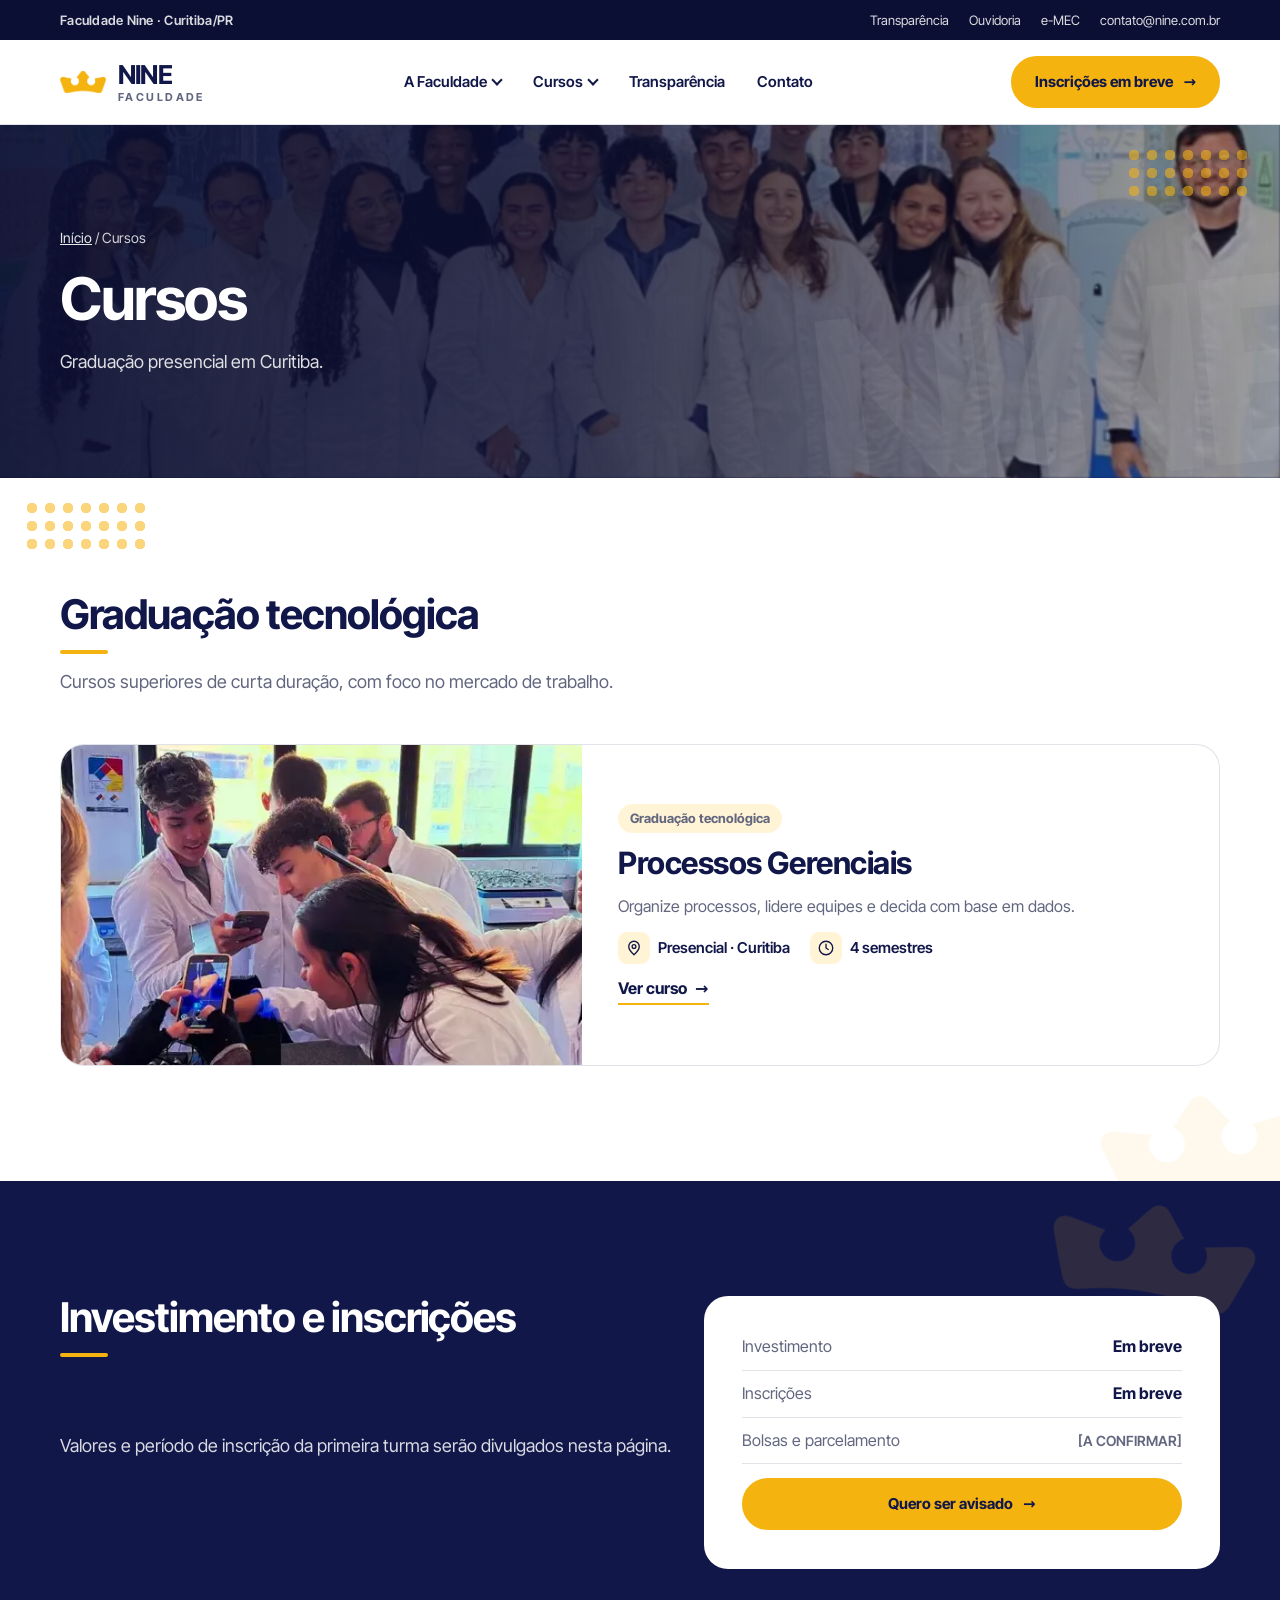
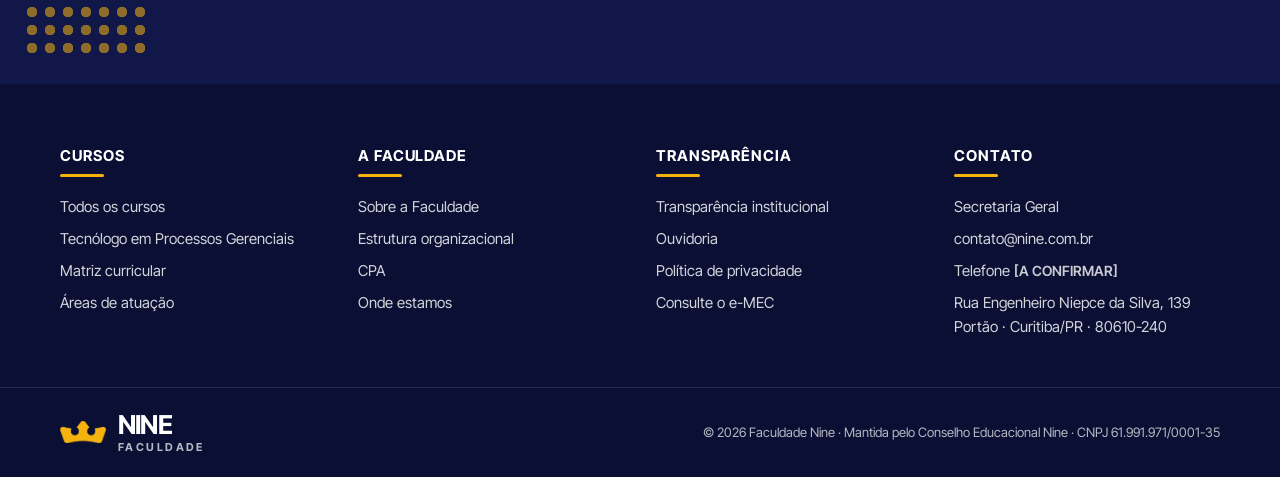
==== cursos/index.html @ dec840ec "Faculdade pensada para vários cursos: home com carrossel, /cursos/ e página do curso - Home mais lim" ====
<!doctype html>
<html lang="pt-BR">
<head>
  <meta charset="utf-8">
  <meta name="viewport" content="width=device-width, initial-scale=1">
  <title>Cursos | Faculdade Nine</title>
  <meta name="description" content="Cursos de graduação da Faculdade Nine, presenciais em Curitiba.">
  <meta property="og:type" content="website">
  <meta property="og:locale" content="pt_BR">
  <meta property="og:title" content="Cursos | Faculdade Nine">
  <meta property="og:description" content="Cursos de graduação da Faculdade Nine, presenciais em Curitiba.">
  <link rel="icon" type="image/png" href="/assets/logo/crown.png">
  <link rel="preload" as="font" type="font/woff2" href="/assets/fonts/inter-tight-latin.woff2" crossorigin>
  <script>document.documentElement.classList.add("js")</script>
  <style id="css">:root{--navy:#111749;--navy-90:#1C2257;--navy-deep:#0B0F33;--gold:#F5B310;--gold-soft:#FFF4D6;--paper:#FAFAF7;--paper-2:#F2F2EE;--white:#FFFFFF;--ink:#111749;--ink-muted:#62667F;--line:rgba(17,23,73,.12);--font:"Inter Tight",system-ui,-apple-system,"Segoe UI",sans-serif;--fs-display:clamp(2.75rem,7vw,6rem);--fs-h1:clamp(2.25rem,4.6vw,4rem);--fs-h2:clamp(1.75rem,3.2vw,2.75rem);--fs-h3:clamp(1.125rem,1.6vw,1.375rem);--fs-body:clamp(1rem,1.05vw,1.0625rem);--fs-label:.8125rem;--max:1240px;--margin:clamp(16px,4vw,40px);--r:16px;--r-lg:24px;--r-pill:999px;--space:clamp(64px,9vw,120px);--header-h:84px}@font-face{font-family:"Inter Tight";font-style:normal;font-weight:400 700;font-display:swap;src:url("/assets/fonts/inter-tight-latin.woff2") format("woff2")}*,*::before,*::after{box-sizing:border-box}*{margin:0}html{scroll-behavior:smooth;scroll-padding-top:calc(var(--header-h) + 16px);overflow-y:scroll;-webkit-text-size-adjust:100%}body{font-family:var(--font);font-size:var(--fs-body);line-height:1.6;color:var(--ink);background:var(--white);-webkit-font-smoothing:antialiased;overflow-x:clip}img,svg,iframe{display:block;max-width:100%}ul,ol{list-style:none;padding:0}a{color:inherit}button,input,select,textarea{font:inherit;color:inherit}h1,h2,h3,h4{font-weight:700;letter-spacing:-0.025em;line-height:1.05;text-wrap:balance}h1{font-size:var(--fs-h1)}h2{font-size:var(--fs-h2)}h3{font-size:var(--fs-h3);line-height:1.2;letter-spacing:-0.015em}p{text-wrap:pretty}[hidden]{display:none !important}:focus{outline:2px solid var(--navy);outline-offset:3px}.is-dark :focus,.footer :focus,.topbar :focus,.menu :focus{outline-color:var(--gold)}@media (prefers-reduced-motion:reduce){html{scroll-behavior:auto}*,*::before,*::after{transition-duration:.01ms !important}}.sr-only{position:absolute;width:1px;height:1px;padding:0;margin:-1px;overflow:hidden;clip-path:inset(50%);white-space:nowrap;border:0}.a11y-bar a{position:absolute;left:16px;top:-100px;z-index:100;background:var(--navy);color:#fff;padding:12px 16px;border-radius:8px}.a11y-bar a:focus{top:16px}.noscript{padding:12px 16px;background:var(--navy);color:#fff;text-align:center}.container{width:100%;max-width:var(--max);margin-inline:auto;padding-inline:var(--margin)}.section{position:relative;padding-block:var(--space);overflow-x:clip}.section--tint{background:var(--paper-2)}.is-dark{background:var(--navy);color:#fff}.is-dark .lead,.is-dark p{color:rgba(255,255,255,.84)}.is-dark a{color:var(--gold)}.lead{font-size:clamp(1.0625rem,1.4vw,1.25rem);line-height:1.55;color:var(--ink-muted)}.note{font-size:.9375rem;color:var(--ink-muted)}.tbc{font-size:.875rem;font-weight:600;color:var(--ink-muted)}.is-dark .tbc,.footer .tbc{color:rgba(255,255,255,.78)}.head{display:grid;gap:14px;max-width:760px;margin-bottom:clamp(28px,4vw,48px)}.head h2::after,.h-small::after{content:"";display:block;width:48px;height:4px;margin-top:14px;border-radius:2px;background:var(--gold)}.head--center h2::after{margin-inline:auto}.h-small{margin-bottom:8px;font-size:1.25rem}.disc__meta span + span::before{content:"·";margin-right:6px}.head--center{margin-inline:auto;text-align:center;justify-items:center}.crown{display:inline-block;aspect-ratio:214 / 101;background:url("/assets/logo/crown.png") center / contain no-repeat}.section>.container{position:relative;z-index:1}.dots{position:absolute;z-index:2;display:grid;grid-template-columns:repeat(7,12px);gap:6px;pointer-events:none}.dots i{width:12px;height:12px;border-radius:50%;background:var(--gold)}.btn{display:inline-flex;align-items:center;justify-content:center;gap:10px;min-height:48px;padding:12px 22px;border-radius:var(--r-pill);border:2px solid var(--navy);background:var(--navy);color:#fff;font-weight:700;font-size:.9375rem;text-decoration:none;cursor:pointer;transition:background-color .2s,color .2s,border-color .2s}.btn:hover{background:var(--navy-90);border-color:var(--navy-90)}.btn--gold{background:var(--gold);border-color:var(--gold);color:var(--navy)}.btn--gold:hover{background:#FFC22E;border-color:#FFC22E}.btn--outline{background:transparent;color:var(--navy)}.btn--outline:hover{background:var(--navy);color:#fff}.is-dark .btn--outline,.hero .btn--outline{border-color:#fff;color:#fff}.is-dark .btn--outline:hover,.hero .btn--outline:hover{background:#fff;color:var(--navy)}.is-dark .btn--gold{color:var(--navy)}.btn-row{display:flex;flex-wrap:wrap;gap:12px}.pill{display:inline-flex;align-items:center;min-height:40px;padding:8px 18px;border-radius:var(--r-pill);background:var(--navy);color:#fff;font-size:.875rem;font-weight:700;text-decoration:none;letter-spacing:.01em}.pill:hover{background:var(--navy-90)}.pills{display:flex;flex-wrap:wrap;gap:10px}.split--gold .pill{background:var(--navy);color:#fff}.split--navy .pill{background:var(--gold);color:var(--navy)}.split--navy .pill:hover{background:#FFC22E}.topbar{background:var(--navy-deep);color:rgba(255,255,255,.85);font-size:.8125rem}.topbar .container{display:flex;justify-content:space-between;align-items:center;gap:16px;min-height:40px}.topbar ul{display:flex;flex-wrap:wrap;gap:4px 20px}.topbar a{text-decoration:none;color:rgba(255,255,255,.85)}.topbar a:hover{color:var(--gold)}.topbar__place{font-weight:600;letter-spacing:.02em}.header{position:sticky;top:0;z-index:50;background:rgba(255,255,255,.96);border-bottom:1px solid var(--line)}.header .container{display:flex;align-items:center;justify-content:space-between;gap:24px;min-height:var(--header-h)}.brand{display:flex;align-items:center;gap:12px;text-decoration:none;color:var(--navy)}.brand .crown{width:46px}.brand__name{display:grid;line-height:1}.brand__name b{font-size:1.625rem;font-weight:700;letter-spacing:-0.03em}.brand__name small{margin-top:4px;font-size:.6875rem;font-weight:700;letter-spacing:.22em;text-transform:uppercase;color:var(--ink-muted)}.brand__sep{width:1px;height:36px;background:var(--line)}.mainnav>ul{display:flex;align-items:center;gap:4px}.mainnav a,.mainnav summary{display:flex;align-items:center;gap:6px;padding:10px 14px;border-radius:10px;font-size:.9375rem;font-weight:600;text-decoration:none;color:var(--navy);cursor:pointer;list-style:none}.mainnav summary::-webkit-details-marker{display:none}.mainnav a:hover,.mainnav summary:hover{background:var(--paper-2)}.mainnav a[aria-current="page"]{box-shadow:inset 0 -3px 0 var(--gold);border-radius:10px 10px 0 0}.mainnav summary::after{content:"";width:8px;height:8px;border-right:2px solid currentColor;border-bottom:2px solid currentColor;transform:translateY(-2px) rotate(45deg)}.dd{position:relative}.dd[open] summary::after{transform:translateY(2px) rotate(-135deg)}.dd__panel{position:absolute;top:calc(100% + 10px);left:0;z-index:60;min-width:300px;padding:10px;background:#fff;border:1px solid var(--line);border-radius:var(--r);box-shadow:0 18px 40px rgba(17,23,73,.14)}.dd__panel a{padding:10px 12px;font-weight:500}.header__cta{flex:none}.burger{display:none;width:48px;height:48px;border:0;border-radius:12px;background:var(--navy);cursor:pointer;place-content:center;gap:6px}.burger span[aria-hidden]{display:block;width:20px;height:2px;background:#fff;border-radius:2px}.menu{position:fixed;inset:0;z-index:70;overflow-y:auto;background:var(--navy);color:#fff;padding:88px var(--margin) 40px}.menu__close{position:absolute;top:18px;right:var(--margin);width:48px;height:48px;border-radius:12px;border:1px solid rgba(255,255,255,.3);background:none;color:#fff;font-size:1.75rem;cursor:pointer}.menu a{display:block;padding:10px 0;font-size:1.375rem;font-weight:700;text-decoration:none}.menu .menu__sub a{padding:6px 0 6px 16px;font-size:1.0625rem;font-weight:500;color:rgba(255,255,255,.85)}.menu .btn{margin-top:24px}@media (max-width:1100px){.mainnav,.header__cta{display:none}.burger{display:grid}.brand__sep,.topbar__place{display:none}}.hero{position:relative;overflow:hidden;background:var(--navy);color:#fff;isolation:isolate}.hero .container{display:grid;grid-template-columns:1.05fr .95fr;align-items:center;gap:clamp(24px,4vw,56px);min-height:clamp(520px,72vh,680px);padding-block:48px}.hero__text{display:grid;gap:22px;position:relative;z-index:2}.hero__title{font-size:var(--fs-display);line-height:.92;letter-spacing:-0.04em;text-transform:uppercase}.hero__title span{display:block;color:var(--gold)}.hero .lead{color:rgba(255,255,255,.86);max-width:46ch}.hero__media{position:relative;align-self:stretch}.hero__img{position:absolute;inset:0 0 0 0;border-radius:0 0 0 220px;overflow:hidden}.hero__img img{width:100%;height:100%;object-fit:cover}.hero__ring{position:absolute;right:-120px;top:-160px;width:420px;height:420px;border-radius:50%;border:48px solid rgba(245,179,16,.14);z-index:-1}@media (max-width:900px){.hero .container{grid-template-columns:1fr;min-height:0;padding-bottom:0}.hero__media{min-height:300px;margin-inline:calc(var(--margin) * -1)}.hero__img{border-radius:120px 0 0 0}}.carousel__track{display:grid}.slide{grid-area:1 / 1;opacity:0;visibility:hidden;transition:opacity .8s ease,visibility 0s .8s}.slide.is-active{opacity:1;visibility:visible;transition:opacity .8s ease}.carousel:not(.is-ready) .slide:not(.is-active){display:none}.slide:not(.is-active) .hero__img img,.slide:not(.is-active) .hero__text>*{animation:none}.carousel__ctrl{position:absolute;z-index:3;left:0;right:0;bottom:clamp(16px,3vw,32px);max-width:var(--max);margin-inline:auto;padding-inline:var(--margin);pointer-events:none}.carousel__ctrl>div{display:inline-flex;align-items:center;gap:4px;padding:4px;border-radius:var(--r-pill);background:rgba(11,15,51,.78);pointer-events:auto}html:not(.js) .carousel__ctrl{display:none}.carousel__btn{display:grid;place-items:center;width:40px;height:40px;border:0;border-radius:50%;background:transparent;color:#fff;font:inherit;font-size:1.625rem;line-height:1;cursor:pointer;transition:background-color .2s}.carousel__btn:hover{background:rgba(255,255,255,.16)}.carousel__play::before{content:"";width:12px;height:14px;border-inline:4px solid #fff;box-sizing:border-box}.carousel.is-stopped .carousel__play::before{width:0;height:0;border:0;border-block:8px solid transparent;border-left:13px solid #fff;margin-left:3px}.carousel__dot{position:relative;width:40px;height:40px;border:0;background:none;cursor:pointer}.carousel__dot::before,.carousel__dot::after{content:"";position:absolute;left:0;right:0;top:50%;height:4px;margin-top:-2px;border-radius:4px;background:rgba(255,255,255,.45)}.carousel__dot::after{background:var(--gold);transform:scaleX(0);transform-origin:left}.carousel__dot[aria-current]::after{transform:none}.js .carousel:not(.is-stopped) .carousel__dot[aria-current]::after{animation:slide-time 7s linear}.carousel:hover .carousel__dot::after,.carousel:focus-within .carousel__dot::after{animation-play-state:paused}@keyframes slide-time{from{transform:scaleX(0)}}@media (max-width:900px){.carousel .hero__media{min-height:320px}}.courses{display:grid;grid-template-columns:minmax(0,.8fr) minmax(0,1.4fr);gap:clamp(24px,5vw,72px);align-items:center}.courses__intro{display:grid;justify-items:start}.courses__list{display:grid;gap:20px}.course-card{position:relative;display:grid;grid-template-columns:minmax(0,.9fr) minmax(0,1.1fr);overflow:hidden;border-radius:var(--r-lg);background:#fff;border:1px solid var(--line);transition:transform .35s cubic-bezier(.2,.7,.2,1),box-shadow .35s}.course-card:hover{transform:translateY(-4px);box-shadow:0 18px 36px rgba(17,23,73,.12)}.course-card:focus-within{outline:3px solid var(--navy);outline-offset:3px}.course-card__photo{position:relative;min-height:260px;overflow:hidden}.course-card__photo img{position:absolute;inset:0;width:100%;height:100%;object-fit:cover;transition:transform 1.2s cubic-bezier(.2,.7,.2,1)}.course-card:hover .course-card__photo img{transform:scale(1.06)}.course-card__body{display:grid;align-content:center;gap:12px;padding:clamp(22px,3vw,36px)}.course-card__grau{justify-self:start;padding:4px 12px;border-radius:var(--r-pill);background:var(--gold-soft);font-size:.8125rem;font-weight:700;color:var(--navy)}.course-card h3{font-size:clamp(1.5rem,2.4vw,2rem)}.course-card h3 a{color:var(--navy);text-decoration:none}.course-card h3 a::after{content:"";position:absolute;inset:0}.course-card p{color:var(--ink-muted)}.course-card__meta{display:flex;flex-wrap:wrap;gap:8px 20px;font-size:.9375rem;font-weight:600;color:var(--navy)}.course-card__meta li{display:flex;align-items:center;gap:8px}.course-card__meta .icon{width:32px;height:32px;border-radius:9px}.course-card__meta .icon svg{width:18px;height:18px}.course-card__go{justify-self:start;display:inline-flex;gap:8px;padding-bottom:2px;border-bottom:2px solid var(--gold);font-weight:700;color:var(--navy)}.course-card__go::after{content:"→";transition:transform .25s}.course-card:hover .course-card__go::after{transform:translateX(4px)}.courses__list--page .course-card__photo{min-height:320px}@media (max-width:900px){.courses,.course-card{grid-template-columns:1fr}.course-card__photo{min-height:220px}}.statement{display:grid;grid-template-columns:1fr 1.6fr;gap:clamp(24px,5vw,72px);align-items:start}.statement h2{font-size:clamp(1.5rem,2.6vw,2.25rem);text-transform:uppercase;letter-spacing:-0.01em;line-height:1.1}.statement h2::after{content:"";display:block;width:56px;height:4px;margin-top:18px;border-radius:4px;background:var(--gold)}.statement .prose{display:grid;gap:14px;color:var(--ink-muted)}.statement .prose strong{color:var(--navy)}@media (max-width:800px){.statement{grid-template-columns:1fr}}.split{position:relative;display:grid;grid-template-columns:1fr 1fr;min-height:380px}.split__photo{position:relative;overflow:hidden}.split__photo img{position:absolute;inset:0;width:100%;height:100%;object-fit:cover}.split__photo .dots{right:24px;bottom:24px}.split__body{position:relative;display:grid;align-content:center;gap:22px;padding:clamp(40px,6vw,72px) clamp(24px,5vw,72px) clamp(40px,6vw,72px) clamp(96px,10vw,150px)}.split--navy .split__body{background:var(--navy);color:#fff}.split--gold .split__body{background:var(--gold);color:var(--navy)}.split--paper .split__body{background:var(--paper-2)}.split__body p{max-width:52ch}.split--navy .split__body p{color:rgba(255,255,255,.86)}.seal{position:absolute;left:0;top:50%;z-index:3;transform:translate(-50%,-50%);display:grid;place-items:center;width:clamp(150px,15vw,190px);aspect-ratio:1;padding:20px;border-radius:50%;background:var(--gold);color:var(--navy);text-align:center;box-shadow:0 0 0 10px #fff;isolation:isolate;font-size:clamp(1.125rem,1.7vw,1.5rem);font-weight:700;line-height:1;letter-spacing:-0.01em;text-transform:uppercase}.split .split__body .seal{color:var(--navy)}.split--gold .split__body .seal{background:var(--navy);color:#fff}.split--rev .split__photo{order:2}.split--rev .split__body{padding:clamp(40px,6vw,72px) clamp(96px,10vw,150px) clamp(40px,6vw,72px) clamp(24px,5vw,72px)}.split--rev .seal{left:auto;right:0;transform:translate(50%,-50%)}.split h2{font-size:clamp(1.5rem,2.4vw,2rem)}@media (max-width:900px){.split{grid-template-columns:1fr}.split__photo{min-height:260px}.split--rev .split__photo{order:0}.split__body,.split--rev .split__body{padding:96px var(--margin) 48px}.seal,.split--rev .seal{left:50%;right:auto;top:0;transform:translate(-50%,-50%);width:140px}}.grid{display:grid;gap:16px}.grid--2{grid-template-columns:repeat(2,minmax(0,1fr))}.grid--3{grid-template-columns:repeat(3,minmax(0,1fr))}.grid--4{grid-template-columns:repeat(4,minmax(0,1fr))}.card{position:relative;display:grid;align-content:start;gap:10px;padding:clamp(20px,2.4vw,28px);background:#fff;border:1px solid var(--line);border-radius:var(--r-lg)}.section--tint .card{border-color:transparent}.card h3{color:var(--navy)}.card p{color:var(--ink-muted);font-size:.9375rem}.tags{display:flex;flex-wrap:wrap;gap:6px;margin-top:4px}.tags li{padding:4px 10px;border-radius:var(--r-pill);background:var(--paper-2);font-size:.8125rem;font-weight:600;color:var(--navy)}@media (max-width:1000px){.grid--4{grid-template-columns:repeat(2,minmax(0,1fr))}.grid--3{grid-template-columns:repeat(2,minmax(0,1fr))}}@media (max-width:640px){.grid--2,.grid--3,.grid--4{grid-template-columns:1fr}}.soon{display:grid;grid-template-columns:1.2fr 1fr;gap:24px;align-items:stretch}.soon__box{display:grid;gap:14px;align-content:start;padding:clamp(24px,3vw,40px);border-radius:var(--r-lg);background:#fff;color:var(--navy)}@media (max-width:800px){.soon{grid-template-columns:1fr}}.place{display:grid;grid-template-columns:1fr 1.4fr;gap:24px;align-items:stretch}.place__info{display:grid;gap:14px;align-content:center}.place__info address{font-style:normal;font-size:1.125rem;font-weight:600;color:var(--navy)}.map{min-height:340px;border-radius:var(--r-lg);overflow:hidden;border:1px solid var(--line);background:var(--paper-2)}.map iframe{width:100%;height:100%;min-height:340px;border:0}@media (max-width:800px){.place{grid-template-columns:1fr}}.emec-band{display:grid;grid-template-columns:1fr 1fr}.emec-band>div{display:grid;gap:16px;justify-items:center;align-content:center;padding:clamp(40px,6vw,64px) var(--margin);text-align:center}.emec-band>div + div{background:var(--paper-2)}.emec-card{display:flex;align-items:center;gap:18px;padding:16px 20px;border:2px dashed var(--line);border-radius:var(--r);text-align:left}.emec-qr{flex:none;display:grid;place-items:center;width:84px;height:84px;border-radius:10px;background:#fff;border:1px solid var(--line);font-weight:700;color:var(--ink-muted)}@media (max-width:800px){.emec-band{grid-template-columns:1fr}}.page-hero{position:relative;overflow:hidden;background:var(--navy);color:#fff;isolation:isolate}.page-hero__bg{position:absolute;inset:0;z-index:-2}.page-hero__bg img{width:100%;height:100%;object-fit:cover}.page-hero::before{content:"";position:absolute;inset:0;z-index:-1;background:linear-gradient(90deg,rgba(11,15,51,.94) 0%,rgba(11,15,51,.82) 45%,rgba(11,15,51,.35) 100%)}.page-hero .container{display:grid;gap:18px;padding-block:clamp(56px,8vw,104px)}.crumbs{font-size:.875rem;color:rgba(255,255,255,.8)}.crumbs a{color:rgba(255,255,255,.9)}.page-hero h1{max-width:18ch}.page-hero .lead{max-width:58ch;color:rgba(255,255,255,.86)}.course-layout{display:grid;grid-template-columns:minmax(0,1fr) 340px;gap:clamp(24px,4vw,56px);align-items:start}.aside-box{position:sticky;top:calc(var(--header-h) + 24px);display:grid;gap:14px;padding:24px;border-radius:var(--r-lg);background:#fff;border:1px solid var(--line);box-shadow:0 20px 40px rgba(17,23,73,.08)}.aside-box h2{font-size:1.25rem}.aside-box dl{display:grid;gap:10px}.aside-box dl div{display:flex;justify-content:space-between;gap:12px;padding-bottom:10px;border-bottom:1px solid var(--line);font-size:.9375rem}.aside-box dt{color:var(--ink-muted)}.aside-box dd{margin:0;font-weight:700;text-align:right}@media (max-width:1000px){.course-layout{grid-template-columns:1fr}.aside-box{position:static}}.prose{display:grid;gap:16px;max-width:70ch}.prose h2{margin-top:8px}.quote{padding:20px 24px;border-left:4px solid var(--gold);border-radius:0 var(--r) var(--r) 0;background:var(--paper-2);color:var(--navy)}.quote cite{display:block;margin-top:10px;font-size:.875rem;font-style:normal;color:var(--ink-muted)}.disc{display:grid;grid-template-columns:repeat(2,minmax(0,1fr));gap:12px;padding:0 24px 24px}.disc li{display:grid;gap:8px;align-content:start;padding:18px;border-radius:var(--r);background:var(--paper-2)}.disc h3{font-size:1.0625rem}.disc__meta{display:flex;flex-wrap:wrap;gap:6px;font-size:.75rem;font-weight:700;letter-spacing:.04em;text-transform:uppercase;color:var(--ink-muted)}.disc__do{font-size:.9375rem;color:var(--navy)}.disc__do b{display:block;font-size:.75rem;letter-spacing:.08em;text-transform:uppercase;color:var(--ink-muted)}@media (max-width:700px){.disc{grid-template-columns:1fr;padding:0 16px 16px}}.steps{display:grid;grid-template-columns:repeat(4,minmax(0,1fr));gap:16px;counter-reset:s}.steps li{display:grid;gap:10px;align-content:start;padding:24px;border-radius:var(--r-lg);background:var(--navy-90);color:#fff}.steps b{display:grid;place-items:center;width:44px;height:44px;border-radius:50%;background:var(--gold);color:var(--navy);font-size:1.125rem}.steps h3{color:#fff}.steps p{color:rgba(255,255,255,.8);font-size:.9375rem}@media (max-width:1000px){.steps{grid-template-columns:repeat(2,minmax(0,1fr))}}@media (max-width:600px){.steps{grid-template-columns:1fr}}.facts{display:grid;grid-template-columns:repeat(2,minmax(0,1fr));gap:0 32px}.fact{padding:16px 0;border-top:1px solid var(--line)}.fact dt{font-size:var(--fs-label);font-weight:700;letter-spacing:.08em;text-transform:uppercase;color:var(--ink-muted)}.fact dd{margin:4px 0 0;font-weight:600;color:var(--navy)}.is-dark .fact{border-top-color:rgba(255,255,255,.16)}.is-dark .fact dt{color:var(--gold)}.is-dark .fact dd{color:#fff}@media (max-width:640px){.facts{grid-template-columns:1fr}}.faq{border-top:1px solid var(--line)}.faq details{border-bottom:1px solid var(--line);overflow:hidden}.faq summary{display:flex;justify-content:space-between;align-items:center;gap:20px;padding:20px 0;cursor:pointer;list-style:none;font-size:1.0625rem;font-weight:700;color:var(--navy)}.faq summary::-webkit-details-marker{display:none}.faq summary::after{content:"+";flex:none;display:grid;place-items:center;width:32px;height:32px;border-radius:50%;background:var(--gold);color:var(--navy);font-weight:600}.faq details[open] summary::after{content:"−";background:var(--navy);color:#fff}.faq details>div{padding:0 48px 20px 0;color:var(--ink-muted)}.docs{border-top:1px solid var(--line)}.doc{display:grid;grid-template-columns:minmax(0,1fr) auto 170px;gap:8px 24px;align-items:center;padding:18px 0;border-bottom:1px solid var(--line)}.doc h3{font-size:1.0625rem}.doc h3 a{color:var(--navy);text-decoration-color:var(--gold);text-decoration-thickness:2px;text-underline-offset:4px}.doc__main p{margin-top:2px;font-size:.9375rem;color:var(--ink-muted)}.doc__date{font-size:.875rem;color:var(--ink-muted);text-align:right}.status{justify-self:start;padding:6px 12px;border-radius:var(--r-pill);font-size:.8125rem;font-weight:700;white-space:nowrap}.status--publicado{background:var(--navy);color:#fff}.status--em-aprovacao{background:var(--gold-soft);color:#6B4E00}.status--a-publicar,.status--sem-registro{background:var(--paper-2);color:var(--ink-muted)}@media (max-width:760px){.doc{grid-template-columns:1fr}.doc__date{text-align:left}}.timeline{display:grid;grid-template-columns:repeat(4,minmax(0,1fr));gap:16px}.timeline li{padding:22px;border-radius:var(--r-lg);background:var(--navy-90)}.timeline b{display:block;margin-bottom:8px;font-size:1.125rem;color:var(--gold)}.timeline p{color:rgba(255,255,255,.82);font-size:.9375rem}@media (max-width:1000px){.timeline{grid-template-columns:repeat(2,minmax(0,1fr))}}@media (max-width:600px){.timeline{grid-template-columns:1fr}}.form{display:grid;gap:18px}.form fieldset{display:grid;grid-template-columns:1fr 1fr;gap:16px;min-width:0;margin:0;padding:0;border:0}.form legend{grid-column:1 / -1;padding-bottom:4px;font-size:var(--fs-label);font-weight:700;letter-spacing:.1em;text-transform:uppercase;color:var(--gold)}.field{display:grid;gap:6px;align-content:start}.field--full{grid-column:1 / -1}.field label{font-size:.9375rem;font-weight:600}.field .opt{font-weight:400;opacity:.75}.field input:not([type="checkbox"]),.field select,.field textarea{width:100%;min-height:50px;padding:12px 14px;border-radius:12px;border:1px solid rgba(255,255,255,.25);background:var(--navy-90);color:#fff}.form--light .field input:not([type="checkbox"]),.form--light .field select,.form--light .field textarea{border-color:var(--line);background:#fff;color:var(--navy)}.form--light legend{color:var(--navy)}.field select option{color:var(--navy);background:#fff}.field--check{display:flex;gap:12px;align-items:flex-start}.field--check input{width:22px;height:22px;margin-top:2px;flex:none;accent-color:var(--gold)}.field--hp{display:none}.form__status:not(:empty){padding:12px 16px;border-radius:12px;background:rgba(255,255,255,.1)}.form--light .form__status:not(:empty){background:var(--paper-2)}@media (max-width:640px){.form fieldset{grid-template-columns:1fr}}.footer{background:var(--navy-deep);color:rgba(255,255,255,.82);font-size:.9375rem}.footer__cols{display:grid;grid-template-columns:repeat(4,minmax(0,1fr));gap:32px;padding-block:64px 48px}.footer h2{margin-bottom:18px;font-size:.9375rem;text-transform:uppercase;letter-spacing:.06em;color:#fff}.footer h2::after{content:"";display:block;width:44px;height:3px;margin-top:10px;border-radius:3px;background:var(--gold)}.footer li + li{margin-top:8px}.footer a{color:rgba(255,255,255,.82);text-decoration:none}.footer a:hover{color:var(--gold);text-decoration:underline}.footer address{font-style:normal}.footer__bottom{border-top:1px solid rgba(255,255,255,.12)}.footer__bottom .container{display:flex;flex-wrap:wrap;justify-content:space-between;align-items:center;gap:16px;padding-block:24px;font-size:.8125rem;color:rgba(255,255,255,.7)}.footer .brand{color:#fff}.footer .brand__name small{color:rgba(255,255,255,.7)}@media (max-width:900px){.footer__cols{grid-template-columns:1fr 1fr}}@media (max-width:520px){.footer__cols{grid-template-columns:1fr}}.wm{position:absolute;z-index:0;pointer-events:none}.wm--crown{width:clamp(140px,16vw,220px);aspect-ratio:214 / 101;background:url("/assets/logo/crown.png") center / contain no-repeat;opacity:.08}.wm--nine::before{content:"NINE"}.wm--nine{font-size:clamp(7rem,20vw,17rem);font-weight:700;line-height:.78;letter-spacing:-0.05em;color:var(--navy);opacity:.04;white-space:nowrap}.wm--dots{width:126px;height:54px;background:radial-gradient(circle at 6px 6px,var(--gold) 5px,transparent 5.5px) 0 0 / 18px 18px;opacity:.55}.is-dark .wm--nine,.page-hero .wm--nine,.split--navy .wm--nine{color:#fff;opacity:.05}.split--gold .wm--nine{color:var(--navy);opacity:.06}.is-dark .wm--crown{opacity:.12}.p-tl{top:24px;left:2%;--rot:-10deg}.p-tr{top:24px;right:2%;--rot:10deg}.p-bl{bottom:24px;left:2%;--rot:8deg}.p-br{bottom:-12px;right:-2%;--rot:-6deg}.wm{transform:rotate(var(--rot,0deg))}.wm--dots{--rot:0deg}.wm--nine.p-tr{top:0;right:-4%}.wm--nine.p-br{bottom:-3%;right:-4%}.split__body>.wm{z-index:0}.split__body>:not(.wm){position:relative;z-index:1}.hero>.wm,.page-hero>.wm{z-index:0}.hero .container,.page-hero .container{position:relative;z-index:1}@media (max-width:760px){.wm--crown{width:110px}.wm--dots{width:90px;height:36px}}.plain{display:grid;gap:12px}.plain li{padding-left:18px;border-left:3px solid var(--gold)}.plain b{color:var(--navy)}.is-dark .plain b{color:#fff}.plain--cols{grid-template-columns:repeat(2,minmax(0,1fr));gap:18px 32px;margin-bottom:20px}@media (max-width:700px){.plain--cols{grid-template-columns:1fr}}.soon__box dl{display:grid;gap:10px}.soon__box dl div{display:flex;justify-content:space-between;gap:12px;padding-bottom:10px;border-bottom:1px solid var(--line)}.soon__box dt{color:var(--ink-muted)}.soon__box dd{margin:0;font-weight:700;text-align:right}.soon__box .tbc{color:var(--ink-muted)}:focus:not(:focus-visible){outline-color:transparent}.faq summary:focus-visible{outline-offset:-3px;border-radius:8px}.prose .head{margin-bottom:4px}.form-wrap{max-width:880px}.timeline + .note,.grid + .note{margin-top:20px}.icon{display:inline-grid;place-items:center;flex:none;width:48px;height:48px;border-radius:14px;background:var(--gold-soft);color:var(--navy)}.icon svg{width:26px;height:26px}.is-dark .icon,.split--navy .icon{background:rgba(245,179,16,.16);color:var(--gold)}.meta{display:flex;flex-wrap:wrap;gap:10px 28px;margin-top:4px;font-weight:600}.meta li{display:flex;align-items:center;gap:10px}.meta .icon{width:36px;height:36px;border-radius:10px;background:rgba(255,255,255,.12);color:var(--gold)}.meta .icon svg{width:20px;height:20px}.page-hero--course .container{padding-bottom:clamp(72px,9vw,120px)}@media (min-width:1001px){.aside-box--float{margin-top:calc(var(--space) * -1 - 120px)}}.tabs__list{display:flex;flex-wrap:wrap;gap:8px;margin-bottom:20px}.tabs__list [role="tab"]{min-height:44px;padding:10px 20px;border-radius:var(--r-pill);border:1px solid var(--line);background:#fff;font-weight:700;color:var(--navy);cursor:pointer;transition:background-color .25s,color .25s,border-color .25s,transform .25s}.tabs__list [role="tab"]:hover{border-color:var(--navy);transform:translateY(-1px)}.tabs__list [role="tab"][aria-selected="true"]{background:var(--navy);border-color:var(--navy);color:#fff}.tabs__panel{border-radius:var(--r-lg);background:#fff;border:1px solid var(--line);padding:24px}.tabs__panel + .tabs__panel{margin-top:16px}.js .tabs__panel + .tabs__panel{margin-top:0}.tabs__panel.is-active{animation:panel-in .45s cubic-bezier(.2,.7,.2,1)}@keyframes panel-in{from{opacity:0;transform:translateY(10px)}}.tabs__count{margin-bottom:14px;font-size:.875rem;font-weight:700;color:var(--ink-muted)}.tabs__panel .disc{padding:0}.tabs--v{display:grid;grid-template-columns:300px minmax(0,1fr);gap:20px;align-items:start}.tabs--v .tabs__list{flex-direction:column;flex-wrap:nowrap;margin:0}.tabs--v [role="tab"]{justify-content:flex-start;text-align:left;border-radius:12px;display:flex;align-items:center}.tabs--v [role="tab"]::after{content:"›";margin-left:auto;font-size:1.25rem;line-height:1}.tabs--v .tabs__panel{display:grid;gap:12px;align-content:start;min-height:100%;background:var(--paper-2);border:0;padding:clamp(24px,3vw,36px)}.tabs--v .tabs__panel h4{margin-top:6px;font-size:.8125rem;letter-spacing:.08em;text-transform:uppercase;color:var(--ink-muted)}.tabs--v .tabs__panel .tags li{background:#fff}@media (max-width:900px){.tabs--v{grid-template-columns:1fr}.tabs--v .tabs__list{flex-direction:row;flex-wrap:wrap}.tabs--v [role="tab"]::after{content:none}}.head-row{display:flex;flex-wrap:wrap;align-items:end;justify-content:space-between;gap:16px;margin-bottom:clamp(28px,4vw,48px)}.head-row .head{margin-bottom:0}.journey{position:relative;display:grid;grid-template-columns:repeat(4,minmax(0,1fr));gap:24px}.journey::before{content:"";position:absolute;top:24px;left:24px;right:24px;height:2px;background:rgba(255,255,255,.18)}.journey li{position:relative;display:grid;gap:10px;align-content:start}.journey .icon{width:48px;height:48px;border-radius:50%;background:var(--gold);color:var(--navy);box-shadow:0 0 0 8px var(--navy)}.journey h3{margin-top:8px;color:#fff}@media (max-width:800px){.journey{grid-template-columns:1fr}.journey::before{top:24px;bottom:24px;left:24px;right:auto;width:2px;height:auto}.journey li{grid-template-columns:48px 1fr;column-gap:16px}.journey li>:not(.icon){grid-column:2}.journey h3{margin-top:0}}.band-gold{background:var(--gold);color:var(--navy)}.band-gold .head h2::after{background:var(--navy)}.why{display:grid;grid-template-columns:1fr 2fr;gap:clamp(24px,4vw,56px);align-items:start}.why__grid{display:grid;grid-template-columns:repeat(2,minmax(0,1fr));gap:16px}.why__grid .card{border:0}.why__grid .icon{background:var(--navy);color:var(--gold)}@media (max-width:900px){.why{grid-template-columns:1fr}}@media (max-width:560px){.why__grid{grid-template-columns:1fr}}.stats{position:relative;overflow-x:clip;padding-block:clamp(40px,6vw,64px)}.stats__list{position:relative;z-index:1;display:grid;grid-template-columns:repeat(4,minmax(0,1fr));gap:16px}.stats__list li{display:grid;gap:4px;padding-left:18px;border-left:3px solid var(--navy)}.stats__list b{font-size:clamp(2.25rem,4.5vw,3.5rem);line-height:1;letter-spacing:-0.04em;font-variant-numeric:tabular-nums}.stats__list span{font-weight:600}@media (max-width:760px){.stats__list{grid-template-columns:1fr 1fr;row-gap:28px}}.table-wrap{overflow-x:auto;border-radius:var(--r-lg);border:1px solid var(--line)}.compare{width:100%;min-width:560px;border-collapse:collapse;background:#fff}.compare th,.compare td{padding:16px 20px;text-align:left;vertical-align:top;border-top:1px solid var(--line)}.compare thead th{border-top:0;background:var(--navy);color:#fff;font-size:.9375rem}.compare thead th:nth-child(2){background:var(--gold);color:var(--navy)}.compare tbody th{width:22%;color:var(--navy)}.compare td{color:var(--ink-muted)}.compare td:first-of-type{color:var(--navy);font-weight:600;background:var(--gold-soft)}.faq-band{display:grid;grid-template-columns:1fr 1.4fr;gap:clamp(24px,5vw,64px);align-items:start}.is-dark .faq,.is-dark .faq details{border-color:rgba(255,255,255,.16)}.is-dark .faq summary{color:#fff}.is-dark .faq details>div,.is-dark .faq details>div p{color:rgba(255,255,255,.82)}@media (max-width:900px){.faq-band{grid-template-columns:1fr}}.card--area{gap:12px}.places{display:grid;grid-template-columns:repeat(5,minmax(0,1fr));gap:16px;margin-bottom:20px}.places li{display:grid;gap:10px;align-content:start;padding:22px;border-radius:var(--r-lg);background:var(--navy-90)}.places h3{color:#fff}.places p{font-size:.9375rem}@media (max-width:1100px){.places{grid-template-columns:repeat(3,minmax(0,1fr))}}@media (max-width:700px){.places{grid-template-columns:1fr}}.js [data-reveal]:not(.is-in){opacity:0;transform:translateY(28px);animation:reveal-failsafe 0s 3s forwards}.js [data-reveal]{transition:opacity .7s cubic-bezier(.2,.7,.2,1),transform .7s cubic-bezier(.2,.7,.2,1)}.js .grid>[data-reveal]:nth-child(2),.js .why__grid>[data-reveal]:nth-child(2){transition-delay:.08s}.js .grid>[data-reveal]:nth-child(3),.js .why__grid>[data-reveal]:nth-child(3){transition-delay:.16s}.js .grid>[data-reveal]:nth-child(4),.js .why__grid>[data-reveal]:nth-child(4){transition-delay:.24s}@keyframes reveal-failsafe{to{opacity:1;transform:none}}.js .split__body:not(.is-in) .seal{transform:translate(-50%,-50%) scale(.6) rotate(-20deg)}.js .split--rev .split__body:not(.is-in) .seal{transform:translate(50%,-50%) scale(.6) rotate(20deg)}.seal{transition:transform .9s cubic-bezier(.3,1.4,.5,1) .15s}.split__photo img{transition:transform 1.2s cubic-bezier(.2,.7,.2,1)}.split:hover .split__photo img{transform:scale(1.05)}.hero__img img,.page-hero__bg img{animation:hero-zoom 1.6s cubic-bezier(.2,.7,.2,1) both}.hero__text>*,.page-hero .container>*{animation:hero-up .9s cubic-bezier(.2,.7,.2,1) both}.hero__text>:nth-child(2),.page-hero .container>:nth-child(2){animation-delay:.08s}.hero__text>:nth-child(3),.page-hero .container>:nth-child(3){animation-delay:.16s}.page-hero .container>:nth-child(4){animation-delay:.24s}@keyframes hero-zoom{from{transform:scale(1.08)}}@keyframes hero-up{from{transform:translateY(24px)}}.dots,.wm--dots{animation:float 7s ease-in-out infinite}.wm--crown{animation:float 9s ease-in-out infinite}@keyframes float{50%{transform:rotate(var(--rot,0deg)) translateY(-10px)}}.btn{transition:background-color .25s,color .25s,border-color .25s,transform .25s,box-shadow .25s}.btn:hover{transform:translateY(-2px);box-shadow:0 10px 22px rgba(17,23,73,.18)}.btn:active{transform:translateY(0);box-shadow:none}.btn::after{content:"→";display:inline-block;transition:transform .25s}.btn:hover::after{transform:translateX(4px)}.burger::after,.menu__close::after{content:none}.pill{transition:background-color .25s,transform .25s}.pill:hover{transform:translateY(-2px)}.card{transition:transform .35s cubic-bezier(.2,.7,.2,1),box-shadow .35s,border-color .35s}.card:hover{transform:translateY(-4px);box-shadow:0 18px 36px rgba(17,23,73,.12)}.disc li{transition:background-color .25s}.disc li:hover{background:var(--gold-soft)}.mainnav a,.mainnav summary{transition:background-color .2s,box-shadow .25s}.dd__panel{animation:panel-in .25s cubic-bezier(.2,.7,.2,1)}.header{transition:box-shadow .3s}.header.is-scrolled{box-shadow:0 8px 24px rgba(17,23,73,.08)}.footer a{transition:color .2s}@media (prefers-reduced-motion:reduce){.js [data-reveal]:not(.is-in){opacity:1;transform:none}.hero__img img,.page-hero__bg img,.hero__text>*,.page-hero .container>*,.dots,.wm--dots,.wm--crown,.tabs__panel.is-active,.dd__panel{animation:none}.btn:hover,.pill:hover,.card:hover{transform:none}}</style>
  <script type="application/ld+json">{"@context": "https://schema.org", "@type": "CollegeOrUniversity", "name": "Faculdade Nine", "url": "https://nineacademia.vercel.app/", "logo": "https://nineacademia.vercel.app/assets/logo/crown.png", "email": "contato@nine.com.br", "address": {"@type": "PostalAddress", "streetAddress": "Rua Engenheiro Niepce da Silva, 139", "addressLocality": "Curitiba", "addressRegion": "PR", "postalCode": "80610-240", "addressCountry": "BR"}, "geo": {"@type": "GeoCoordinates", "latitude": -25.4712556, "longitude": -49.2929375}, "parentOrganization": {"@type": "Organization", "name": "Conselho Educacional Nine", "taxID": "61.991.971/0001-35"}}</script>
  <script src="/base.js" defer></script>
</head>
<body>
  <nav class="a11y-bar" aria-label="Atalhos de acessibilidade">
    <ul>
      <li><a href="#conteudo" accesskey="1">Ir para o conteúdo [1]</a></li>
      <li><a href="#menu-principal" accesskey="2">Ir para o menu [2]</a></li>
      <li><a href="#rodape" accesskey="3">Ir para o rodapé [3]</a></li>
    </ul>
  </nav>
  <noscript><p class="noscript">Algumas funções dependem de JavaScript. Todo o conteúdo do site continua disponível sem ele.</p></noscript>

  <div class="topbar" role="region" aria-label="Acesso rápido">
    <div class="container">
      <p class="topbar__place">Faculdade Nine · Curitiba/PR</p>
      <nav aria-label="Links de acesso rápido">
        <ul>
          <li><a href="/transparencia.html">Transparência</a></li>
          <li><a href="/ouvidoria.html">Ouvidoria</a></li>
          <li><a href="/transparencia.html#emec">e-MEC</a></li>
          <li><a href="mailto:contato@nine.com.br">contato@nine.com.br</a></li>
        </ul>
      </nav>
    </div>
  </div>

  <header class="header">
    <div class="container">
      <a class="brand" href="/" aria-label="Faculdade Nine, página inicial"><span class="crown" aria-hidden="true"></span><span class="brand__name"><b>NINE</b><small>Faculdade</small></span></a>
      <nav class="mainnav" id="menu-principal" aria-label="Principal">
        <ul>
          <li>
            <details class="dd">
              <summary>A Faculdade</summary>
              <ul class="dd__panel">
                <li><a href="/a-faculdade.html">Sobre a Faculdade</a></li>
                <li><a href="/a-faculdade.html#estrutura">Estrutura organizacional</a></li>
                <li><a href="/a-faculdade.html#cpa">CPA · Comissão Própria de Avaliação</a></li>
                <li><a href="/a-faculdade.html#onde-estamos">Onde estamos</a></li>
                <li><a href="/transparencia.html">Transparência institucional</a></li>
                <li><a href="/ouvidoria.html">Ouvidoria</a></li>
                <li><a href="/privacidade.html">Privacidade e proteção de dados</a></li>
              </ul>
            </details>
          </li>
          <li>
            <details class="dd">
              <summary>Cursos</summary>
              <ul class="dd__panel">
                <li><a href="/cursos/" aria-current="page">Todos os cursos</a></li>
                <li><a href="/cursos/processos-gerenciais/">Processos Gerenciais</a></li>
              </ul>
            </details>
          </li>
          <li><a href="/transparencia.html">Transparência</a></li>
          <li><a href="/a-faculdade.html#onde-estamos">Contato</a></li>
        </ul>
      </nav>
      <a class="btn btn--gold header__cta" href="/cursos/processos-gerenciais/#investimento">Inscrições em breve</a>
      <button class="burger" type="button" aria-expanded="false" aria-controls="menu-mobile" data-menu-toggle>
        <span class="sr-only">Abrir menu</span><span aria-hidden="true"></span><span aria-hidden="true"></span>
      </button>
    </div>
  </header>

  <div class="menu" id="menu-mobile" hidden data-menu>
    <button class="menu__close" type="button" data-menu-toggle><span class="sr-only">Fechar menu</span>×</button>
    <nav aria-label="Menu mobile">
      <ul>
        <li><a href="/">Início</a></li>
        <li><a href="/a-faculdade.html">A Faculdade</a>
          <ul class="menu__sub">
            <li><a href="/a-faculdade.html">Sobre a Faculdade</a></li>
            <li><a href="/a-faculdade.html#estrutura">Estrutura organizacional</a></li>
            <li><a href="/a-faculdade.html#cpa">CPA · Comissão Própria de Avaliação</a></li>
            <li><a href="/a-faculdade.html#onde-estamos">Onde estamos</a></li>
            <li><a href="/transparencia.html">Transparência institucional</a></li>
            <li><a href="/ouvidoria.html">Ouvidoria</a></li>
            <li><a href="/privacidade.html">Privacidade e proteção de dados</a></li>
          </ul>
        </li>
        <li><a href="/cursos/">Cursos</a>
          <ul class="menu__sub">
            <li><a href="/cursos/">Todos os cursos</a></li>
            <li><a href="/cursos/processos-gerenciais/">Processos Gerenciais</a></li>
          </ul>
        </li>
        <li><a href="/transparencia.html">Transparência</a></li>
        <li><a href="/a-faculdade.html#onde-estamos">Contato</a></li>
      </ul>
      <a class="btn btn--gold" href="/cursos/processos-gerenciais/#investimento">Inscrições em breve</a>
    </nav>
  </div>

  <main id="conteudo">
    <section class="page-hero" aria-labelledby="t-lista-cursos">
      <div class="page-hero__bg"><img src="/assets/img/galeria/24.webp" srcset="/assets/img/galeria/24-320.webp 320w, /assets/img/galeria/24-600.webp 600w, /assets/img/galeria/24.webp 854w" sizes="100vw" width="854" height="623" alt="Turma da Faculdade Nine reunida" fetchpriority="high" decoding="async"></div>
      <span class="wm wm--nine p-br" aria-hidden="true"></span><span class="wm wm--dots p-tr" aria-hidden="true"></span>
      <div class="container">
        <nav class="crumbs" aria-label="Você está em"><a href="/">Início</a> / <span aria-current="page">Cursos</span></nav>
        <h1 id="t-lista-cursos">Cursos</h1>
        <p class="lead">Graduação presencial em Curitiba.</p>
      </div>
    </section>

    <section class="section" aria-labelledby="t-grad">
      <span class="wm wm--crown p-br" aria-hidden="true"></span><span class="wm wm--dots p-tl" aria-hidden="true"></span>
      <div class="container">
        <div class="head" data-reveal>
          <h2 id="t-grad">Graduação tecnológica</h2>
          <p class="lead">Cursos superiores de curta duração, com foco no mercado de trabalho.</p>
        </div>
        <ul class="courses__list courses__list--page">
          <li class="course-card">
            <div class="course-card__photo"><img src="/assets/img/galeria/25.webp" srcset="/assets/img/galeria/25-320.webp 320w, /assets/img/galeria/25-600.webp 600w, /assets/img/galeria/25.webp 818w" sizes="(min-width: 900px) 400px, 100vw" width="818" height="808" alt="Alunos trabalhando juntos em uma atividade prática" loading="lazy" decoding="async"></div>
            <div class="course-card__body">
              <p class="course-card__grau">Graduação tecnológica</p>
              <h3><a href="/cursos/processos-gerenciais/">Processos Gerenciais</a></h3>
              <p>Organize processos, lidere equipes e decida com base em dados.</p>
              <ul class="course-card__meta"><li><span class="icon" aria-hidden="true"><svg viewBox="0 0 24 24" fill="none" stroke="currentColor" stroke-width="1.8" stroke-linecap="round" stroke-linejoin="round"><path d="M12 21s-7-6.2-7-11a7 7 0 0 1 14 0c0 4.8-7 11-7 11zM12 12.5a2.5 2.5 0 1 0 0-5 2.5 2.5 0 0 0 0 5z"/></svg></span>Presencial · Curitiba</li><li><span class="icon" aria-hidden="true"><svg viewBox="0 0 24 24" fill="none" stroke="currentColor" stroke-width="1.8" stroke-linecap="round" stroke-linejoin="round"><path d="M12 3a9 9 0 1 0 0 18 9 9 0 0 0 0-18zM12 7v5l3 2"/></svg></span>4 semestres</li></ul>
              <span class="course-card__go" aria-hidden="true">Ver curso</span>
            </div>
          </li>
        </ul>
      </div>
    </section>

    <section class="section is-dark" id="investimento" aria-labelledby="t-investimento">
      <span class="wm wm--crown p-tr" aria-hidden="true"></span><span class="wm wm--dots p-bl" aria-hidden="true"></span>
      <div class="container soon">
        <div class="head" data-reveal>
          <h2 id="t-investimento">Investimento e inscrições</h2>
          <p class="lead">Valores e período de inscrição da primeira turma serão divulgados nesta página.</p>
        </div>
        <div class="soon__box" data-reveal>
          <dl>
            <div><dt>Investimento</dt><dd>Em breve</dd></div>
            <div><dt>Inscrições</dt><dd>Em breve</dd></div>
            <div><dt>Bolsas e parcelamento</dt><dd><span class="tbc">[A CONFIRMAR]</span></dd></div>
          </dl>
          <a class="btn btn--gold" href="mailto:contato@nine.com.br?subject=Quero%20ser%20avisado%20das%20inscri%C3%A7%C3%B5es">Quero ser avisado</a>
        </div>
      </div>
    </section>

  </main>

  <footer class="footer" id="rodape">
    <div class="container footer__cols">
      <div>
        <h2>Cursos</h2>
        <ul>
          <li><a href="/cursos/">Todos os cursos</a></li>
          <li><a href="/cursos/processos-gerenciais/">Tecnólogo em Processos Gerenciais</a></li>
          <li><a href="/cursos/processos-gerenciais/#matriz">Matriz curricular</a></li>
          <li><a href="/cursos/processos-gerenciais/areas-de-atuacao/">Áreas de atuação</a></li>
        </ul>
      </div>
      <div>
        <h2>A Faculdade</h2>
        <ul>
          <li><a href="/a-faculdade.html">Sobre a Faculdade</a></li>
          <li><a href="/a-faculdade.html#estrutura">Estrutura organizacional</a></li>
          <li><a href="/a-faculdade.html#cpa">CPA</a></li>
          <li><a href="/a-faculdade.html#onde-estamos">Onde estamos</a></li>
        </ul>
      </div>
      <div>
        <h2>Transparência</h2>
        <ul>
          <li><a href="/transparencia.html">Transparência institucional</a></li>
          <li><a href="/ouvidoria.html">Ouvidoria</a></li>
          <li><a href="/privacidade.html">Política de privacidade</a></li>
          <li><a href="https://emec.mec.gov.br/">Consulte o e-MEC</a></li>
        </ul>
      </div>
      <div>
        <h2>Contato</h2>
        <address>
          <ul>
            <li>Secretaria Geral</li>
            <li><a href="mailto:contato@nine.com.br">contato@nine.com.br</a></li>
            <li>Telefone <span class="tbc">[A CONFIRMAR]</span></li>
            <li>Rua Engenheiro Niepce da Silva, 139<br>Portão · Curitiba/PR · 80610-240</li>
          </ul>
        </address>
      </div>
    </div>
    <div class="footer__bottom">
      <div class="container">
        <a class="brand" href="/" aria-label="Faculdade Nine, página inicial"><span class="crown" aria-hidden="true"></span><span class="brand__name"><b>NINE</b><small>Faculdade</small></span></a>
        <p>© <span data-year></span> Faculdade Nine · Mantida pelo Conselho Educacional Nine · CNPJ 61.991.971/0001-35</p>
      </div>
    </div>
  </footer>
</body>
</html>
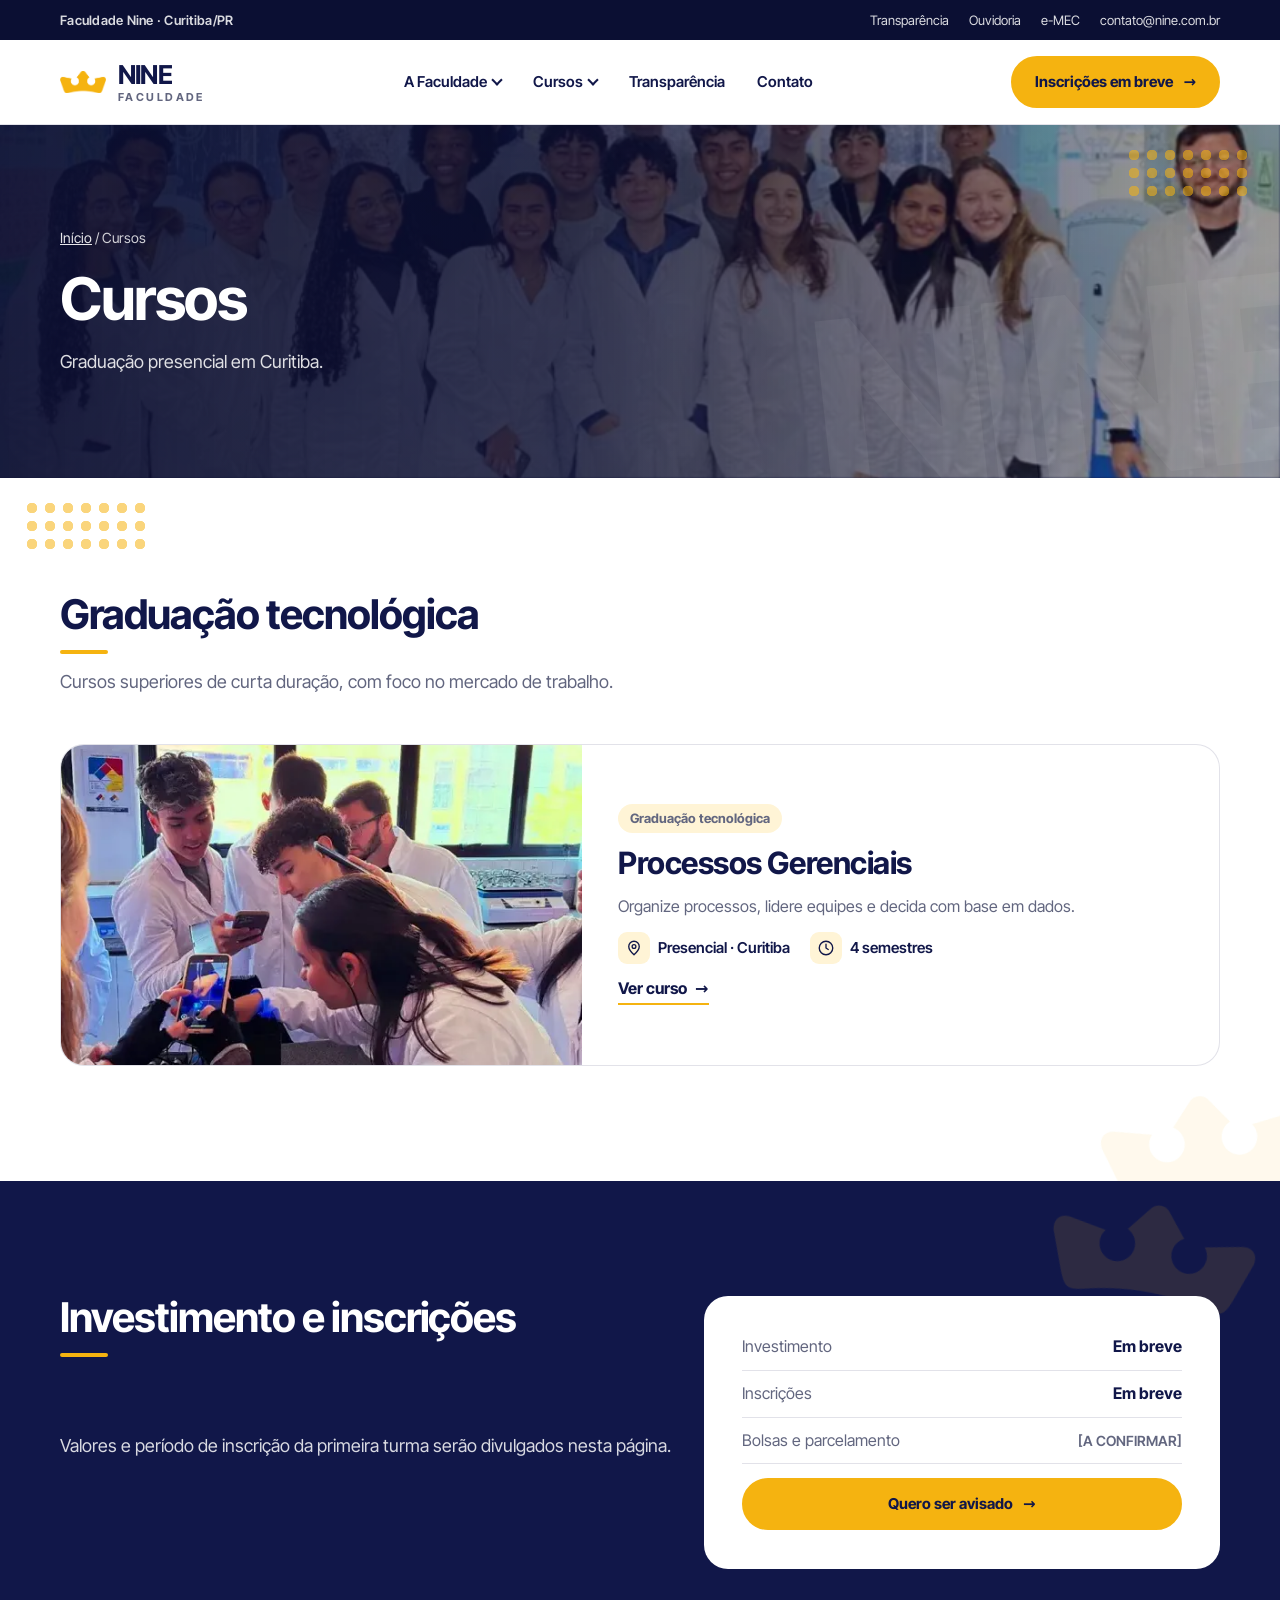
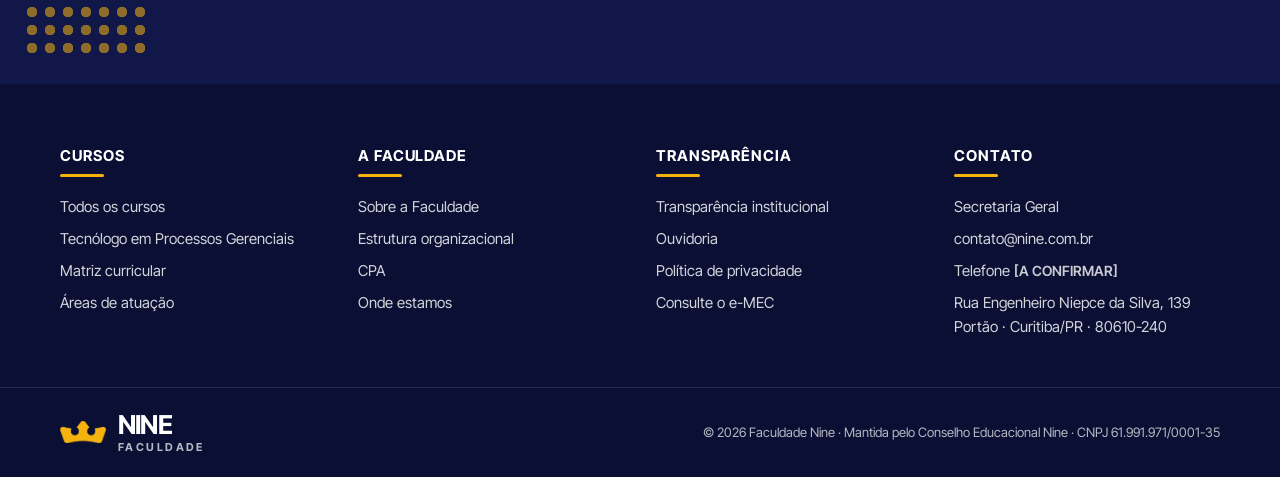
==== commit dc91d253: "Home: Faculdade Nine como primeiro destaque do carrossel - Ordem: Faculdade Nine, Processos Gerencia" ====
--- a/cursos/index.html
+++ b/cursos/index.html
@@ -12,7 +12,7 @@
   <link rel="icon" type="image/png" href="/assets/logo/crown.png">
   <link rel="preload" as="font" type="font/woff2" href="/assets/fonts/inter-tight-latin.woff2" crossorigin>
   <script>document.documentElement.classList.add("js")</script>
-  <style id="css">:root{--navy:#111749;--navy-90:#1C2257;--navy-deep:#0B0F33;--gold:#F5B310;--gold-soft:#FFF4D6;--paper:#FAFAF7;--paper-2:#F2F2EE;--white:#FFFFFF;--ink:#111749;--ink-muted:#62667F;--line:rgba(17,23,73,.12);--font:"Inter Tight",system-ui,-apple-system,"Segoe UI",sans-serif;--fs-display:clamp(2.75rem,7vw,6rem);--fs-h1:clamp(2.25rem,4.6vw,4rem);--fs-h2:clamp(1.75rem,3.2vw,2.75rem);--fs-h3:clamp(1.125rem,1.6vw,1.375rem);--fs-body:clamp(1rem,1.05vw,1.0625rem);--fs-label:.8125rem;--max:1240px;--margin:clamp(16px,4vw,40px);--r:16px;--r-lg:24px;--r-pill:999px;--space:clamp(64px,9vw,120px);--header-h:84px}@font-face{font-family:"Inter Tight";font-style:normal;font-weight:400 700;font-display:swap;src:url("/assets/fonts/inter-tight-latin.woff2") format("woff2")}*,*::before,*::after{box-sizing:border-box}*{margin:0}html{scroll-behavior:smooth;scroll-padding-top:calc(var(--header-h) + 16px);overflow-y:scroll;-webkit-text-size-adjust:100%}body{font-family:var(--font);font-size:var(--fs-body);line-height:1.6;color:var(--ink);background:var(--white);-webkit-font-smoothing:antialiased;overflow-x:clip}img,svg,iframe{display:block;max-width:100%}ul,ol{list-style:none;padding:0}a{color:inherit}button,input,select,textarea{font:inherit;color:inherit}h1,h2,h3,h4{font-weight:700;letter-spacing:-0.025em;line-height:1.05;text-wrap:balance}h1{font-size:var(--fs-h1)}h2{font-size:var(--fs-h2)}h3{font-size:var(--fs-h3);line-height:1.2;letter-spacing:-0.015em}p{text-wrap:pretty}[hidden]{display:none !important}:focus{outline:2px solid var(--navy);outline-offset:3px}.is-dark :focus,.footer :focus,.topbar :focus,.menu :focus{outline-color:var(--gold)}@media (prefers-reduced-motion:reduce){html{scroll-behavior:auto}*,*::before,*::after{transition-duration:.01ms !important}}.sr-only{position:absolute;width:1px;height:1px;padding:0;margin:-1px;overflow:hidden;clip-path:inset(50%);white-space:nowrap;border:0}.a11y-bar a{position:absolute;left:16px;top:-100px;z-index:100;background:var(--navy);color:#fff;padding:12px 16px;border-radius:8px}.a11y-bar a:focus{top:16px}.noscript{padding:12px 16px;background:var(--navy);color:#fff;text-align:center}.container{width:100%;max-width:var(--max);margin-inline:auto;padding-inline:var(--margin)}.section{position:relative;padding-block:var(--space);overflow-x:clip}.section--tint{background:var(--paper-2)}.is-dark{background:var(--navy);color:#fff}.is-dark .lead,.is-dark p{color:rgba(255,255,255,.84)}.is-dark a{color:var(--gold)}.lead{font-size:clamp(1.0625rem,1.4vw,1.25rem);line-height:1.55;color:var(--ink-muted)}.note{font-size:.9375rem;color:var(--ink-muted)}.tbc{font-size:.875rem;font-weight:600;color:var(--ink-muted)}.is-dark .tbc,.footer .tbc{color:rgba(255,255,255,.78)}.head{display:grid;gap:14px;max-width:760px;margin-bottom:clamp(28px,4vw,48px)}.head h2::after,.h-small::after{content:"";display:block;width:48px;height:4px;margin-top:14px;border-radius:2px;background:var(--gold)}.head--center h2::after{margin-inline:auto}.h-small{margin-bottom:8px;font-size:1.25rem}.disc__meta span + span::before{content:"·";margin-right:6px}.head--center{margin-inline:auto;text-align:center;justify-items:center}.crown{display:inline-block;aspect-ratio:214 / 101;background:url("/assets/logo/crown.png") center / contain no-repeat}.section>.container{position:relative;z-index:1}.dots{position:absolute;z-index:2;display:grid;grid-template-columns:repeat(7,12px);gap:6px;pointer-events:none}.dots i{width:12px;height:12px;border-radius:50%;background:var(--gold)}.btn{display:inline-flex;align-items:center;justify-content:center;gap:10px;min-height:48px;padding:12px 22px;border-radius:var(--r-pill);border:2px solid var(--navy);background:var(--navy);color:#fff;font-weight:700;font-size:.9375rem;text-decoration:none;cursor:pointer;transition:background-color .2s,color .2s,border-color .2s}.btn:hover{background:var(--navy-90);border-color:var(--navy-90)}.btn--gold{background:var(--gold);border-color:var(--gold);color:var(--navy)}.btn--gold:hover{background:#FFC22E;border-color:#FFC22E}.btn--outline{background:transparent;color:var(--navy)}.btn--outline:hover{background:var(--navy);color:#fff}.is-dark .btn--outline,.hero .btn--outline{border-color:#fff;color:#fff}.is-dark .btn--outline:hover,.hero .btn--outline:hover{background:#fff;color:var(--navy)}.is-dark .btn--gold{color:var(--navy)}.btn-row{display:flex;flex-wrap:wrap;gap:12px}.pill{display:inline-flex;align-items:center;min-height:40px;padding:8px 18px;border-radius:var(--r-pill);background:var(--navy);color:#fff;font-size:.875rem;font-weight:700;text-decoration:none;letter-spacing:.01em}.pill:hover{background:var(--navy-90)}.pills{display:flex;flex-wrap:wrap;gap:10px}.split--gold .pill{background:var(--navy);color:#fff}.split--navy .pill{background:var(--gold);color:var(--navy)}.split--navy .pill:hover{background:#FFC22E}.topbar{background:var(--navy-deep);color:rgba(255,255,255,.85);font-size:.8125rem}.topbar .container{display:flex;justify-content:space-between;align-items:center;gap:16px;min-height:40px}.topbar ul{display:flex;flex-wrap:wrap;gap:4px 20px}.topbar a{text-decoration:none;color:rgba(255,255,255,.85)}.topbar a:hover{color:var(--gold)}.topbar__place{font-weight:600;letter-spacing:.02em}.header{position:sticky;top:0;z-index:50;background:rgba(255,255,255,.96);border-bottom:1px solid var(--line)}.header .container{display:flex;align-items:center;justify-content:space-between;gap:24px;min-height:var(--header-h)}.brand{display:flex;align-items:center;gap:12px;text-decoration:none;color:var(--navy)}.brand .crown{width:46px}.brand__name{display:grid;line-height:1}.brand__name b{font-size:1.625rem;font-weight:700;letter-spacing:-0.03em}.brand__name small{margin-top:4px;font-size:.6875rem;font-weight:700;letter-spacing:.22em;text-transform:uppercase;color:var(--ink-muted)}.brand__sep{width:1px;height:36px;background:var(--line)}.mainnav>ul{display:flex;align-items:center;gap:4px}.mainnav a,.mainnav summary{display:flex;align-items:center;gap:6px;padding:10px 14px;border-radius:10px;font-size:.9375rem;font-weight:600;text-decoration:none;color:var(--navy);cursor:pointer;list-style:none}.mainnav summary::-webkit-details-marker{display:none}.mainnav a:hover,.mainnav summary:hover{background:var(--paper-2)}.mainnav a[aria-current="page"]{box-shadow:inset 0 -3px 0 var(--gold);border-radius:10px 10px 0 0}.mainnav summary::after{content:"";width:8px;height:8px;border-right:2px solid currentColor;border-bottom:2px solid currentColor;transform:translateY(-2px) rotate(45deg)}.dd{position:relative}.dd[open] summary::after{transform:translateY(2px) rotate(-135deg)}.dd__panel{position:absolute;top:calc(100% + 10px);left:0;z-index:60;min-width:300px;padding:10px;background:#fff;border:1px solid var(--line);border-radius:var(--r);box-shadow:0 18px 40px rgba(17,23,73,.14)}.dd__panel a{padding:10px 12px;font-weight:500}.header__cta{flex:none}.burger{display:none;width:48px;height:48px;border:0;border-radius:12px;background:var(--navy);cursor:pointer;place-content:center;gap:6px}.burger span[aria-hidden]{display:block;width:20px;height:2px;background:#fff;border-radius:2px}.menu{position:fixed;inset:0;z-index:70;overflow-y:auto;background:var(--navy);color:#fff;padding:88px var(--margin) 40px}.menu__close{position:absolute;top:18px;right:var(--margin);width:48px;height:48px;border-radius:12px;border:1px solid rgba(255,255,255,.3);background:none;color:#fff;font-size:1.75rem;cursor:pointer}.menu a{display:block;padding:10px 0;font-size:1.375rem;font-weight:700;text-decoration:none}.menu .menu__sub a{padding:6px 0 6px 16px;font-size:1.0625rem;font-weight:500;color:rgba(255,255,255,.85)}.menu .btn{margin-top:24px}@media (max-width:1100px){.mainnav,.header__cta{display:none}.burger{display:grid}.brand__sep,.topbar__place{display:none}}.hero{position:relative;overflow:hidden;background:var(--navy);color:#fff;isolation:isolate}.hero .container{display:grid;grid-template-columns:1.05fr .95fr;align-items:center;gap:clamp(24px,4vw,56px);min-height:clamp(520px,72vh,680px);padding-block:48px}.hero__text{display:grid;gap:22px;position:relative;z-index:2}.hero__title{font-size:var(--fs-display);line-height:.92;letter-spacing:-0.04em;text-transform:uppercase}.hero__title span{display:block;color:var(--gold)}.hero .lead{color:rgba(255,255,255,.86);max-width:46ch}.hero__media{position:relative;align-self:stretch}.hero__img{position:absolute;inset:0 0 0 0;border-radius:0 0 0 220px;overflow:hidden}.hero__img img{width:100%;height:100%;object-fit:cover}.hero__ring{position:absolute;right:-120px;top:-160px;width:420px;height:420px;border-radius:50%;border:48px solid rgba(245,179,16,.14);z-index:-1}@media (max-width:900px){.hero .container{grid-template-columns:1fr;min-height:0;padding-bottom:0}.hero__media{min-height:300px;margin-inline:calc(var(--margin) * -1)}.hero__img{border-radius:120px 0 0 0}}.carousel__track{display:grid}.slide{grid-area:1 / 1;opacity:0;visibility:hidden;transition:opacity .8s ease,visibility 0s .8s}.slide.is-active{opacity:1;visibility:visible;transition:opacity .8s ease}.carousel:not(.is-ready) .slide:not(.is-active){display:none}.slide:not(.is-active) .hero__img img,.slide:not(.is-active) .hero__text>*{animation:none}.carousel__ctrl{position:absolute;z-index:3;left:0;right:0;bottom:clamp(16px,3vw,32px);max-width:var(--max);margin-inline:auto;padding-inline:var(--margin);pointer-events:none}.carousel__ctrl>div{display:inline-flex;align-items:center;gap:4px;padding:4px;border-radius:var(--r-pill);background:rgba(11,15,51,.78);pointer-events:auto}html:not(.js) .carousel__ctrl{display:none}.carousel__btn{display:grid;place-items:center;width:40px;height:40px;border:0;border-radius:50%;background:transparent;color:#fff;font:inherit;font-size:1.625rem;line-height:1;cursor:pointer;transition:background-color .2s}.carousel__btn:hover{background:rgba(255,255,255,.16)}.carousel__play::before{content:"";width:12px;height:14px;border-inline:4px solid #fff;box-sizing:border-box}.carousel.is-stopped .carousel__play::before{width:0;height:0;border:0;border-block:8px solid transparent;border-left:13px solid #fff;margin-left:3px}.carousel__dot{position:relative;width:40px;height:40px;border:0;background:none;cursor:pointer}.carousel__dot::before,.carousel__dot::after{content:"";position:absolute;left:0;right:0;top:50%;height:4px;margin-top:-2px;border-radius:4px;background:rgba(255,255,255,.45)}.carousel__dot::after{background:var(--gold);transform:scaleX(0);transform-origin:left}.carousel__dot[aria-current]::after{transform:none}.js .carousel:not(.is-stopped) .carousel__dot[aria-current]::after{animation:slide-time 7s linear}.carousel:hover .carousel__dot::after,.carousel:focus-within .carousel__dot::after{animation-play-state:paused}@keyframes slide-time{from{transform:scaleX(0)}}@media (max-width:900px){.carousel .hero__media{min-height:320px}}.courses{display:grid;grid-template-columns:minmax(0,.8fr) minmax(0,1.4fr);gap:clamp(24px,5vw,72px);align-items:center}.courses__intro{display:grid;justify-items:start}.courses__list{display:grid;gap:20px}.course-card{position:relative;display:grid;grid-template-columns:minmax(0,.9fr) minmax(0,1.1fr);overflow:hidden;border-radius:var(--r-lg);background:#fff;border:1px solid var(--line);transition:transform .35s cubic-bezier(.2,.7,.2,1),box-shadow .35s}.course-card:hover{transform:translateY(-4px);box-shadow:0 18px 36px rgba(17,23,73,.12)}.course-card:focus-within{outline:3px solid var(--navy);outline-offset:3px}.course-card__photo{position:relative;min-height:260px;overflow:hidden}.course-card__photo img{position:absolute;inset:0;width:100%;height:100%;object-fit:cover;transition:transform 1.2s cubic-bezier(.2,.7,.2,1)}.course-card:hover .course-card__photo img{transform:scale(1.06)}.course-card__body{display:grid;align-content:center;gap:12px;padding:clamp(22px,3vw,36px)}.course-card__grau{justify-self:start;padding:4px 12px;border-radius:var(--r-pill);background:var(--gold-soft);font-size:.8125rem;font-weight:700;color:var(--navy)}.course-card h3{font-size:clamp(1.5rem,2.4vw,2rem)}.course-card h3 a{color:var(--navy);text-decoration:none}.course-card h3 a::after{content:"";position:absolute;inset:0}.course-card p{color:var(--ink-muted)}.course-card__meta{display:flex;flex-wrap:wrap;gap:8px 20px;font-size:.9375rem;font-weight:600;color:var(--navy)}.course-card__meta li{display:flex;align-items:center;gap:8px}.course-card__meta .icon{width:32px;height:32px;border-radius:9px}.course-card__meta .icon svg{width:18px;height:18px}.course-card__go{justify-self:start;display:inline-flex;gap:8px;padding-bottom:2px;border-bottom:2px solid var(--gold);font-weight:700;color:var(--navy)}.course-card__go::after{content:"→";transition:transform .25s}.course-card:hover .course-card__go::after{transform:translateX(4px)}.courses__list--page .course-card__photo{min-height:320px}@media (max-width:900px){.courses,.course-card{grid-template-columns:1fr}.course-card__photo{min-height:220px}}.statement{display:grid;grid-template-columns:1fr 1.6fr;gap:clamp(24px,5vw,72px);align-items:start}.statement h2{font-size:clamp(1.5rem,2.6vw,2.25rem);text-transform:uppercase;letter-spacing:-0.01em;line-height:1.1}.statement h2::after{content:"";display:block;width:56px;height:4px;margin-top:18px;border-radius:4px;background:var(--gold)}.statement .prose{display:grid;gap:14px;color:var(--ink-muted)}.statement .prose strong{color:var(--navy)}@media (max-width:800px){.statement{grid-template-columns:1fr}}.split{position:relative;display:grid;grid-template-columns:1fr 1fr;min-height:380px}.split__photo{position:relative;overflow:hidden}.split__photo img{position:absolute;inset:0;width:100%;height:100%;object-fit:cover}.split__photo .dots{right:24px;bottom:24px}.split__body{position:relative;display:grid;align-content:center;gap:22px;padding:clamp(40px,6vw,72px) clamp(24px,5vw,72px) clamp(40px,6vw,72px) clamp(96px,10vw,150px)}.split--navy .split__body{background:var(--navy);color:#fff}.split--gold .split__body{background:var(--gold);color:var(--navy)}.split--paper .split__body{background:var(--paper-2)}.split__body p{max-width:52ch}.split--navy .split__body p{color:rgba(255,255,255,.86)}.seal{position:absolute;left:0;top:50%;z-index:3;transform:translate(-50%,-50%);display:grid;place-items:center;width:clamp(150px,15vw,190px);aspect-ratio:1;padding:20px;border-radius:50%;background:var(--gold);color:var(--navy);text-align:center;box-shadow:0 0 0 10px #fff;isolation:isolate;font-size:clamp(1.125rem,1.7vw,1.5rem);font-weight:700;line-height:1;letter-spacing:-0.01em;text-transform:uppercase}.split .split__body .seal{color:var(--navy)}.split--gold .split__body .seal{background:var(--navy);color:#fff}.split--rev .split__photo{order:2}.split--rev .split__body{padding:clamp(40px,6vw,72px) clamp(96px,10vw,150px) clamp(40px,6vw,72px) clamp(24px,5vw,72px)}.split--rev .seal{left:auto;right:0;transform:translate(50%,-50%)}.split h2{font-size:clamp(1.5rem,2.4vw,2rem)}@media (max-width:900px){.split{grid-template-columns:1fr}.split__photo{min-height:260px}.split--rev .split__photo{order:0}.split__body,.split--rev .split__body{padding:96px var(--margin) 48px}.seal,.split--rev .seal{left:50%;right:auto;top:0;transform:translate(-50%,-50%);width:140px}}.grid{display:grid;gap:16px}.grid--2{grid-template-columns:repeat(2,minmax(0,1fr))}.grid--3{grid-template-columns:repeat(3,minmax(0,1fr))}.grid--4{grid-template-columns:repeat(4,minmax(0,1fr))}.card{position:relative;display:grid;align-content:start;gap:10px;padding:clamp(20px,2.4vw,28px);background:#fff;border:1px solid var(--line);border-radius:var(--r-lg)}.section--tint .card{border-color:transparent}.card h3{color:var(--navy)}.card p{color:var(--ink-muted);font-size:.9375rem}.tags{display:flex;flex-wrap:wrap;gap:6px;margin-top:4px}.tags li{padding:4px 10px;border-radius:var(--r-pill);background:var(--paper-2);font-size:.8125rem;font-weight:600;color:var(--navy)}@media (max-width:1000px){.grid--4{grid-template-columns:repeat(2,minmax(0,1fr))}.grid--3{grid-template-columns:repeat(2,minmax(0,1fr))}}@media (max-width:640px){.grid--2,.grid--3,.grid--4{grid-template-columns:1fr}}.soon{display:grid;grid-template-columns:1.2fr 1fr;gap:24px;align-items:stretch}.soon__box{display:grid;gap:14px;align-content:start;padding:clamp(24px,3vw,40px);border-radius:var(--r-lg);background:#fff;color:var(--navy)}@media (max-width:800px){.soon{grid-template-columns:1fr}}.place{display:grid;grid-template-columns:1fr 1.4fr;gap:24px;align-items:stretch}.place__info{display:grid;gap:14px;align-content:center}.place__info address{font-style:normal;font-size:1.125rem;font-weight:600;color:var(--navy)}.map{min-height:340px;border-radius:var(--r-lg);overflow:hidden;border:1px solid var(--line);background:var(--paper-2)}.map iframe{width:100%;height:100%;min-height:340px;border:0}@media (max-width:800px){.place{grid-template-columns:1fr}}.emec-band{display:grid;grid-template-columns:1fr 1fr}.emec-band>div{display:grid;gap:16px;justify-items:center;align-content:center;padding:clamp(40px,6vw,64px) var(--margin);text-align:center}.emec-band>div + div{background:var(--paper-2)}.emec-card{display:flex;align-items:center;gap:18px;padding:16px 20px;border:2px dashed var(--line);border-radius:var(--r);text-align:left}.emec-qr{flex:none;display:grid;place-items:center;width:84px;height:84px;border-radius:10px;background:#fff;border:1px solid var(--line);font-weight:700;color:var(--ink-muted)}@media (max-width:800px){.emec-band{grid-template-columns:1fr}}.page-hero{position:relative;overflow:hidden;background:var(--navy);color:#fff;isolation:isolate}.page-hero__bg{position:absolute;inset:0;z-index:-2}.page-hero__bg img{width:100%;height:100%;object-fit:cover}.page-hero::before{content:"";position:absolute;inset:0;z-index:-1;background:linear-gradient(90deg,rgba(11,15,51,.94) 0%,rgba(11,15,51,.82) 45%,rgba(11,15,51,.35) 100%)}.page-hero .container{display:grid;gap:18px;padding-block:clamp(56px,8vw,104px)}.crumbs{font-size:.875rem;color:rgba(255,255,255,.8)}.crumbs a{color:rgba(255,255,255,.9)}.page-hero h1{max-width:18ch}.page-hero .lead{max-width:58ch;color:rgba(255,255,255,.86)}.course-layout{display:grid;grid-template-columns:minmax(0,1fr) 340px;gap:clamp(24px,4vw,56px);align-items:start}.aside-box{position:sticky;top:calc(var(--header-h) + 24px);display:grid;gap:14px;padding:24px;border-radius:var(--r-lg);background:#fff;border:1px solid var(--line);box-shadow:0 20px 40px rgba(17,23,73,.08)}.aside-box h2{font-size:1.25rem}.aside-box dl{display:grid;gap:10px}.aside-box dl div{display:flex;justify-content:space-between;gap:12px;padding-bottom:10px;border-bottom:1px solid var(--line);font-size:.9375rem}.aside-box dt{color:var(--ink-muted)}.aside-box dd{margin:0;font-weight:700;text-align:right}@media (max-width:1000px){.course-layout{grid-template-columns:1fr}.aside-box{position:static}}.prose{display:grid;gap:16px;max-width:70ch}.prose h2{margin-top:8px}.quote{padding:20px 24px;border-left:4px solid var(--gold);border-radius:0 var(--r) var(--r) 0;background:var(--paper-2);color:var(--navy)}.quote cite{display:block;margin-top:10px;font-size:.875rem;font-style:normal;color:var(--ink-muted)}.disc{display:grid;grid-template-columns:repeat(2,minmax(0,1fr));gap:12px;padding:0 24px 24px}.disc li{display:grid;gap:8px;align-content:start;padding:18px;border-radius:var(--r);background:var(--paper-2)}.disc h3{font-size:1.0625rem}.disc__meta{display:flex;flex-wrap:wrap;gap:6px;font-size:.75rem;font-weight:700;letter-spacing:.04em;text-transform:uppercase;color:var(--ink-muted)}.disc__do{font-size:.9375rem;color:var(--navy)}.disc__do b{display:block;font-size:.75rem;letter-spacing:.08em;text-transform:uppercase;color:var(--ink-muted)}@media (max-width:700px){.disc{grid-template-columns:1fr;padding:0 16px 16px}}.steps{display:grid;grid-template-columns:repeat(4,minmax(0,1fr));gap:16px;counter-reset:s}.steps li{display:grid;gap:10px;align-content:start;padding:24px;border-radius:var(--r-lg);background:var(--navy-90);color:#fff}.steps b{display:grid;place-items:center;width:44px;height:44px;border-radius:50%;background:var(--gold);color:var(--navy);font-size:1.125rem}.steps h3{color:#fff}.steps p{color:rgba(255,255,255,.8);font-size:.9375rem}@media (max-width:1000px){.steps{grid-template-columns:repeat(2,minmax(0,1fr))}}@media (max-width:600px){.steps{grid-template-columns:1fr}}.facts{display:grid;grid-template-columns:repeat(2,minmax(0,1fr));gap:0 32px}.fact{padding:16px 0;border-top:1px solid var(--line)}.fact dt{font-size:var(--fs-label);font-weight:700;letter-spacing:.08em;text-transform:uppercase;color:var(--ink-muted)}.fact dd{margin:4px 0 0;font-weight:600;color:var(--navy)}.is-dark .fact{border-top-color:rgba(255,255,255,.16)}.is-dark .fact dt{color:var(--gold)}.is-dark .fact dd{color:#fff}@media (max-width:640px){.facts{grid-template-columns:1fr}}.faq{border-top:1px solid var(--line)}.faq details{border-bottom:1px solid var(--line);overflow:hidden}.faq summary{display:flex;justify-content:space-between;align-items:center;gap:20px;padding:20px 0;cursor:pointer;list-style:none;font-size:1.0625rem;font-weight:700;color:var(--navy)}.faq summary::-webkit-details-marker{display:none}.faq summary::after{content:"+";flex:none;display:grid;place-items:center;width:32px;height:32px;border-radius:50%;background:var(--gold);color:var(--navy);font-weight:600}.faq details[open] summary::after{content:"−";background:var(--navy);color:#fff}.faq details>div{padding:0 48px 20px 0;color:var(--ink-muted)}.docs{border-top:1px solid var(--line)}.doc{display:grid;grid-template-columns:minmax(0,1fr) auto 170px;gap:8px 24px;align-items:center;padding:18px 0;border-bottom:1px solid var(--line)}.doc h3{font-size:1.0625rem}.doc h3 a{color:var(--navy);text-decoration-color:var(--gold);text-decoration-thickness:2px;text-underline-offset:4px}.doc__main p{margin-top:2px;font-size:.9375rem;color:var(--ink-muted)}.doc__date{font-size:.875rem;color:var(--ink-muted);text-align:right}.status{justify-self:start;padding:6px 12px;border-radius:var(--r-pill);font-size:.8125rem;font-weight:700;white-space:nowrap}.status--publicado{background:var(--navy);color:#fff}.status--em-aprovacao{background:var(--gold-soft);color:#6B4E00}.status--a-publicar,.status--sem-registro{background:var(--paper-2);color:var(--ink-muted)}@media (max-width:760px){.doc{grid-template-columns:1fr}.doc__date{text-align:left}}.timeline{display:grid;grid-template-columns:repeat(4,minmax(0,1fr));gap:16px}.timeline li{padding:22px;border-radius:var(--r-lg);background:var(--navy-90)}.timeline b{display:block;margin-bottom:8px;font-size:1.125rem;color:var(--gold)}.timeline p{color:rgba(255,255,255,.82);font-size:.9375rem}@media (max-width:1000px){.timeline{grid-template-columns:repeat(2,minmax(0,1fr))}}@media (max-width:600px){.timeline{grid-template-columns:1fr}}.form{display:grid;gap:18px}.form fieldset{display:grid;grid-template-columns:1fr 1fr;gap:16px;min-width:0;margin:0;padding:0;border:0}.form legend{grid-column:1 / -1;padding-bottom:4px;font-size:var(--fs-label);font-weight:700;letter-spacing:.1em;text-transform:uppercase;color:var(--gold)}.field{display:grid;gap:6px;align-content:start}.field--full{grid-column:1 / -1}.field label{font-size:.9375rem;font-weight:600}.field .opt{font-weight:400;opacity:.75}.field input:not([type="checkbox"]),.field select,.field textarea{width:100%;min-height:50px;padding:12px 14px;border-radius:12px;border:1px solid rgba(255,255,255,.25);background:var(--navy-90);color:#fff}.form--light .field input:not([type="checkbox"]),.form--light .field select,.form--light .field textarea{border-color:var(--line);background:#fff;color:var(--navy)}.form--light legend{color:var(--navy)}.field select option{color:var(--navy);background:#fff}.field--check{display:flex;gap:12px;align-items:flex-start}.field--check input{width:22px;height:22px;margin-top:2px;flex:none;accent-color:var(--gold)}.field--hp{display:none}.form__status:not(:empty){padding:12px 16px;border-radius:12px;background:rgba(255,255,255,.1)}.form--light .form__status:not(:empty){background:var(--paper-2)}@media (max-width:640px){.form fieldset{grid-template-columns:1fr}}.footer{background:var(--navy-deep);color:rgba(255,255,255,.82);font-size:.9375rem}.footer__cols{display:grid;grid-template-columns:repeat(4,minmax(0,1fr));gap:32px;padding-block:64px 48px}.footer h2{margin-bottom:18px;font-size:.9375rem;text-transform:uppercase;letter-spacing:.06em;color:#fff}.footer h2::after{content:"";display:block;width:44px;height:3px;margin-top:10px;border-radius:3px;background:var(--gold)}.footer li + li{margin-top:8px}.footer a{color:rgba(255,255,255,.82);text-decoration:none}.footer a:hover{color:var(--gold);text-decoration:underline}.footer address{font-style:normal}.footer__bottom{border-top:1px solid rgba(255,255,255,.12)}.footer__bottom .container{display:flex;flex-wrap:wrap;justify-content:space-between;align-items:center;gap:16px;padding-block:24px;font-size:.8125rem;color:rgba(255,255,255,.7)}.footer .brand{color:#fff}.footer .brand__name small{color:rgba(255,255,255,.7)}@media (max-width:900px){.footer__cols{grid-template-columns:1fr 1fr}}@media (max-width:520px){.footer__cols{grid-template-columns:1fr}}.wm{position:absolute;z-index:0;pointer-events:none}.wm--crown{width:clamp(140px,16vw,220px);aspect-ratio:214 / 101;background:url("/assets/logo/crown.png") center / contain no-repeat;opacity:.08}.wm--nine::before{content:"NINE"}.wm--nine{font-size:clamp(7rem,20vw,17rem);font-weight:700;line-height:.78;letter-spacing:-0.05em;color:var(--navy);opacity:.04;white-space:nowrap}.wm--dots{width:126px;height:54px;background:radial-gradient(circle at 6px 6px,var(--gold) 5px,transparent 5.5px) 0 0 / 18px 18px;opacity:.55}.is-dark .wm--nine,.page-hero .wm--nine,.split--navy .wm--nine{color:#fff;opacity:.05}.split--gold .wm--nine{color:var(--navy);opacity:.06}.is-dark .wm--crown{opacity:.12}.p-tl{top:24px;left:2%;--rot:-10deg}.p-tr{top:24px;right:2%;--rot:10deg}.p-bl{bottom:24px;left:2%;--rot:8deg}.p-br{bottom:-12px;right:-2%;--rot:-6deg}.wm{transform:rotate(var(--rot,0deg))}.wm--dots{--rot:0deg}.wm--nine.p-tr{top:0;right:-4%}.wm--nine.p-br{bottom:-3%;right:-4%}.split__body>.wm{z-index:0}.split__body>:not(.wm){position:relative;z-index:1}.hero>.wm,.page-hero>.wm{z-index:0}.hero .container,.page-hero .container{position:relative;z-index:1}@media (max-width:760px){.wm--crown{width:110px}.wm--dots{width:90px;height:36px}}.plain{display:grid;gap:12px}.plain li{padding-left:18px;border-left:3px solid var(--gold)}.plain b{color:var(--navy)}.is-dark .plain b{color:#fff}.plain--cols{grid-template-columns:repeat(2,minmax(0,1fr));gap:18px 32px;margin-bottom:20px}@media (max-width:700px){.plain--cols{grid-template-columns:1fr}}.soon__box dl{display:grid;gap:10px}.soon__box dl div{display:flex;justify-content:space-between;gap:12px;padding-bottom:10px;border-bottom:1px solid var(--line)}.soon__box dt{color:var(--ink-muted)}.soon__box dd{margin:0;font-weight:700;text-align:right}.soon__box .tbc{color:var(--ink-muted)}:focus:not(:focus-visible){outline-color:transparent}.faq summary:focus-visible{outline-offset:-3px;border-radius:8px}.prose .head{margin-bottom:4px}.form-wrap{max-width:880px}.timeline + .note,.grid + .note{margin-top:20px}.icon{display:inline-grid;place-items:center;flex:none;width:48px;height:48px;border-radius:14px;background:var(--gold-soft);color:var(--navy)}.icon svg{width:26px;height:26px}.is-dark .icon,.split--navy .icon{background:rgba(245,179,16,.16);color:var(--gold)}.meta{display:flex;flex-wrap:wrap;gap:10px 28px;margin-top:4px;font-weight:600}.meta li{display:flex;align-items:center;gap:10px}.meta .icon{width:36px;height:36px;border-radius:10px;background:rgba(255,255,255,.12);color:var(--gold)}.meta .icon svg{width:20px;height:20px}.page-hero--course .container{padding-bottom:clamp(72px,9vw,120px)}@media (min-width:1001px){.aside-box--float{margin-top:calc(var(--space) * -1 - 120px)}}.tabs__list{display:flex;flex-wrap:wrap;gap:8px;margin-bottom:20px}.tabs__list [role="tab"]{min-height:44px;padding:10px 20px;border-radius:var(--r-pill);border:1px solid var(--line);background:#fff;font-weight:700;color:var(--navy);cursor:pointer;transition:background-color .25s,color .25s,border-color .25s,transform .25s}.tabs__list [role="tab"]:hover{border-color:var(--navy);transform:translateY(-1px)}.tabs__list [role="tab"][aria-selected="true"]{background:var(--navy);border-color:var(--navy);color:#fff}.tabs__panel{border-radius:var(--r-lg);background:#fff;border:1px solid var(--line);padding:24px}.tabs__panel + .tabs__panel{margin-top:16px}.js .tabs__panel + .tabs__panel{margin-top:0}.tabs__panel.is-active{animation:panel-in .45s cubic-bezier(.2,.7,.2,1)}@keyframes panel-in{from{opacity:0;transform:translateY(10px)}}.tabs__count{margin-bottom:14px;font-size:.875rem;font-weight:700;color:var(--ink-muted)}.tabs__panel .disc{padding:0}.tabs--v{display:grid;grid-template-columns:300px minmax(0,1fr);gap:20px;align-items:start}.tabs--v .tabs__list{flex-direction:column;flex-wrap:nowrap;margin:0}.tabs--v [role="tab"]{justify-content:flex-start;text-align:left;border-radius:12px;display:flex;align-items:center}.tabs--v [role="tab"]::after{content:"›";margin-left:auto;font-size:1.25rem;line-height:1}.tabs--v .tabs__panel{display:grid;gap:12px;align-content:start;min-height:100%;background:var(--paper-2);border:0;padding:clamp(24px,3vw,36px)}.tabs--v .tabs__panel h4{margin-top:6px;font-size:.8125rem;letter-spacing:.08em;text-transform:uppercase;color:var(--ink-muted)}.tabs--v .tabs__panel .tags li{background:#fff}@media (max-width:900px){.tabs--v{grid-template-columns:1fr}.tabs--v .tabs__list{flex-direction:row;flex-wrap:wrap}.tabs--v [role="tab"]::after{content:none}}.head-row{display:flex;flex-wrap:wrap;align-items:end;justify-content:space-between;gap:16px;margin-bottom:clamp(28px,4vw,48px)}.head-row .head{margin-bottom:0}.journey{position:relative;display:grid;grid-template-columns:repeat(4,minmax(0,1fr));gap:24px}.journey::before{content:"";position:absolute;top:24px;left:24px;right:24px;height:2px;background:rgba(255,255,255,.18)}.journey li{position:relative;display:grid;gap:10px;align-content:start}.journey .icon{width:48px;height:48px;border-radius:50%;background:var(--gold);color:var(--navy);box-shadow:0 0 0 8px var(--navy)}.journey h3{margin-top:8px;color:#fff}@media (max-width:800px){.journey{grid-template-columns:1fr}.journey::before{top:24px;bottom:24px;left:24px;right:auto;width:2px;height:auto}.journey li{grid-template-columns:48px 1fr;column-gap:16px}.journey li>:not(.icon){grid-column:2}.journey h3{margin-top:0}}.band-gold{background:var(--gold);color:var(--navy)}.band-gold .head h2::after{background:var(--navy)}.why{display:grid;grid-template-columns:1fr 2fr;gap:clamp(24px,4vw,56px);align-items:start}.why__grid{display:grid;grid-template-columns:repeat(2,minmax(0,1fr));gap:16px}.why__grid .card{border:0}.why__grid .icon{background:var(--navy);color:var(--gold)}@media (max-width:900px){.why{grid-template-columns:1fr}}@media (max-width:560px){.why__grid{grid-template-columns:1fr}}.stats{position:relative;overflow-x:clip;padding-block:clamp(40px,6vw,64px)}.stats__list{position:relative;z-index:1;display:grid;grid-template-columns:repeat(4,minmax(0,1fr));gap:16px}.stats__list li{display:grid;gap:4px;padding-left:18px;border-left:3px solid var(--navy)}.stats__list b{font-size:clamp(2.25rem,4.5vw,3.5rem);line-height:1;letter-spacing:-0.04em;font-variant-numeric:tabular-nums}.stats__list span{font-weight:600}@media (max-width:760px){.stats__list{grid-template-columns:1fr 1fr;row-gap:28px}}.table-wrap{overflow-x:auto;border-radius:var(--r-lg);border:1px solid var(--line)}.compare{width:100%;min-width:560px;border-collapse:collapse;background:#fff}.compare th,.compare td{padding:16px 20px;text-align:left;vertical-align:top;border-top:1px solid var(--line)}.compare thead th{border-top:0;background:var(--navy);color:#fff;font-size:.9375rem}.compare thead th:nth-child(2){background:var(--gold);color:var(--navy)}.compare tbody th{width:22%;color:var(--navy)}.compare td{color:var(--ink-muted)}.compare td:first-of-type{color:var(--navy);font-weight:600;background:var(--gold-soft)}.faq-band{display:grid;grid-template-columns:1fr 1.4fr;gap:clamp(24px,5vw,64px);align-items:start}.is-dark .faq,.is-dark .faq details{border-color:rgba(255,255,255,.16)}.is-dark .faq summary{color:#fff}.is-dark .faq details>div,.is-dark .faq details>div p{color:rgba(255,255,255,.82)}@media (max-width:900px){.faq-band{grid-template-columns:1fr}}.card--area{gap:12px}.places{display:grid;grid-template-columns:repeat(5,minmax(0,1fr));gap:16px;margin-bottom:20px}.places li{display:grid;gap:10px;align-content:start;padding:22px;border-radius:var(--r-lg);background:var(--navy-90)}.places h3{color:#fff}.places p{font-size:.9375rem}@media (max-width:1100px){.places{grid-template-columns:repeat(3,minmax(0,1fr))}}@media (max-width:700px){.places{grid-template-columns:1fr}}.js [data-reveal]:not(.is-in){opacity:0;transform:translateY(28px);animation:reveal-failsafe 0s 3s forwards}.js [data-reveal]{transition:opacity .7s cubic-bezier(.2,.7,.2,1),transform .7s cubic-bezier(.2,.7,.2,1)}.js .grid>[data-reveal]:nth-child(2),.js .why__grid>[data-reveal]:nth-child(2){transition-delay:.08s}.js .grid>[data-reveal]:nth-child(3),.js .why__grid>[data-reveal]:nth-child(3){transition-delay:.16s}.js .grid>[data-reveal]:nth-child(4),.js .why__grid>[data-reveal]:nth-child(4){transition-delay:.24s}@keyframes reveal-failsafe{to{opacity:1;transform:none}}.js .split__body:not(.is-in) .seal{transform:translate(-50%,-50%) scale(.6) rotate(-20deg)}.js .split--rev .split__body:not(.is-in) .seal{transform:translate(50%,-50%) scale(.6) rotate(20deg)}.seal{transition:transform .9s cubic-bezier(.3,1.4,.5,1) .15s}.split__photo img{transition:transform 1.2s cubic-bezier(.2,.7,.2,1)}.split:hover .split__photo img{transform:scale(1.05)}.hero__img img,.page-hero__bg img{animation:hero-zoom 1.6s cubic-bezier(.2,.7,.2,1) both}.hero__text>*,.page-hero .container>*{animation:hero-up .9s cubic-bezier(.2,.7,.2,1) both}.hero__text>:nth-child(2),.page-hero .container>:nth-child(2){animation-delay:.08s}.hero__text>:nth-child(3),.page-hero .container>:nth-child(3){animation-delay:.16s}.page-hero .container>:nth-child(4){animation-delay:.24s}@keyframes hero-zoom{from{transform:scale(1.08)}}@keyframes hero-up{from{transform:translateY(24px)}}.dots,.wm--dots{animation:float 7s ease-in-out infinite}.wm--crown{animation:float 9s ease-in-out infinite}@keyframes float{50%{transform:rotate(var(--rot,0deg)) translateY(-10px)}}.btn{transition:background-color .25s,color .25s,border-color .25s,transform .25s,box-shadow .25s}.btn:hover{transform:translateY(-2px);box-shadow:0 10px 22px rgba(17,23,73,.18)}.btn:active{transform:translateY(0);box-shadow:none}.btn::after{content:"→";display:inline-block;transition:transform .25s}.btn:hover::after{transform:translateX(4px)}.burger::after,.menu__close::after{content:none}.pill{transition:background-color .25s,transform .25s}.pill:hover{transform:translateY(-2px)}.card{transition:transform .35s cubic-bezier(.2,.7,.2,1),box-shadow .35s,border-color .35s}.card:hover{transform:translateY(-4px);box-shadow:0 18px 36px rgba(17,23,73,.12)}.disc li{transition:background-color .25s}.disc li:hover{background:var(--gold-soft)}.mainnav a,.mainnav summary{transition:background-color .2s,box-shadow .25s}.dd__panel{animation:panel-in .25s cubic-bezier(.2,.7,.2,1)}.header{transition:box-shadow .3s}.header.is-scrolled{box-shadow:0 8px 24px rgba(17,23,73,.08)}.footer a{transition:color .2s}@media (prefers-reduced-motion:reduce){.js [data-reveal]:not(.is-in){opacity:1;transform:none}.hero__img img,.page-hero__bg img,.hero__text>*,.page-hero .container>*,.dots,.wm--dots,.wm--crown,.tabs__panel.is-active,.dd__panel{animation:none}.btn:hover,.pill:hover,.card:hover{transform:none}}</style>
+  <style id="css">:root{--navy:#111749;--navy-90:#1C2257;--navy-deep:#0B0F33;--gold:#F5B310;--gold-soft:#FFF4D6;--paper:#FAFAF7;--paper-2:#F2F2EE;--white:#FFFFFF;--ink:#111749;--ink-muted:#62667F;--line:rgba(17,23,73,.12);--font:"Inter Tight",system-ui,-apple-system,"Segoe UI",sans-serif;--fs-display:clamp(2.75rem,7vw,6rem);--fs-h1:clamp(2.25rem,4.6vw,4rem);--fs-h2:clamp(1.75rem,3.2vw,2.75rem);--fs-h3:clamp(1.125rem,1.6vw,1.375rem);--fs-body:clamp(1rem,1.05vw,1.0625rem);--fs-label:.8125rem;--max:1240px;--margin:clamp(16px,4vw,40px);--r:16px;--r-lg:24px;--r-pill:999px;--space:clamp(64px,9vw,120px);--header-h:84px}@font-face{font-family:"Inter Tight";font-style:normal;font-weight:400 700;font-display:swap;src:url("/assets/fonts/inter-tight-latin.woff2") format("woff2")}*,*::before,*::after{box-sizing:border-box}*{margin:0}html{scroll-behavior:smooth;scroll-padding-top:calc(var(--header-h) + 16px);overflow-y:scroll;-webkit-text-size-adjust:100%}body{font-family:var(--font);font-size:var(--fs-body);line-height:1.6;color:var(--ink);background:var(--white);-webkit-font-smoothing:antialiased;overflow-x:clip}img,svg,iframe{display:block;max-width:100%}ul,ol{list-style:none;padding:0}a{color:inherit}button,input,select,textarea{font:inherit;color:inherit}h1,h2,h3,h4{font-weight:700;letter-spacing:-0.025em;line-height:1.05;text-wrap:balance}h1{font-size:var(--fs-h1)}h2{font-size:var(--fs-h2)}h3{font-size:var(--fs-h3);line-height:1.2;letter-spacing:-0.015em}p{text-wrap:pretty}[hidden]{display:none !important}:focus{outline:2px solid var(--navy);outline-offset:3px}.is-dark :focus,.footer :focus,.topbar :focus,.menu :focus{outline-color:var(--gold)}@media (prefers-reduced-motion:reduce){html{scroll-behavior:auto}*,*::before,*::after{transition-duration:.01ms !important}}.sr-only{position:absolute;width:1px;height:1px;padding:0;margin:-1px;overflow:hidden;clip-path:inset(50%);white-space:nowrap;border:0}.a11y-bar a{position:absolute;left:16px;top:-100px;z-index:100;background:var(--navy);color:#fff;padding:12px 16px;border-radius:8px}.a11y-bar a:focus{top:16px}.noscript{padding:12px 16px;background:var(--navy);color:#fff;text-align:center}.container{width:100%;max-width:var(--max);margin-inline:auto;padding-inline:var(--margin)}.section{position:relative;padding-block:var(--space);overflow-x:clip}.section--tint{background:var(--paper-2)}.is-dark{background:var(--navy);color:#fff}.is-dark .lead,.is-dark p{color:rgba(255,255,255,.84)}.is-dark a{color:var(--gold)}.lead{font-size:clamp(1.0625rem,1.4vw,1.25rem);line-height:1.55;color:var(--ink-muted)}.note{font-size:.9375rem;color:var(--ink-muted)}.tbc{font-size:.875rem;font-weight:600;color:var(--ink-muted)}.is-dark .tbc,.footer .tbc{color:rgba(255,255,255,.78)}.head{display:grid;gap:14px;max-width:760px;margin-bottom:clamp(28px,4vw,48px)}.head h2::after,.h-small::after{content:"";display:block;width:48px;height:4px;margin-top:14px;border-radius:2px;background:var(--gold)}.head--center h2::after{margin-inline:auto}.h-small{margin-bottom:8px;font-size:1.25rem}.disc__meta span + span::before{content:"·";margin-right:6px}.head--center{margin-inline:auto;text-align:center;justify-items:center}.crown{display:inline-block;aspect-ratio:214 / 101;background:url("/assets/logo/crown.png") center / contain no-repeat}.section>.container{position:relative;z-index:1}.dots{position:absolute;z-index:2;display:grid;grid-template-columns:repeat(7,12px);gap:6px;pointer-events:none}.dots i{width:12px;height:12px;border-radius:50%;background:var(--gold)}.btn{display:inline-flex;align-items:center;justify-content:center;gap:10px;min-height:48px;padding:12px 22px;border-radius:var(--r-pill);border:2px solid var(--navy);background:var(--navy);color:#fff;font-weight:700;font-size:.9375rem;text-decoration:none;cursor:pointer;transition:background-color .2s,color .2s,border-color .2s}.btn:hover{background:var(--navy-90);border-color:var(--navy-90)}.btn--gold{background:var(--gold);border-color:var(--gold);color:var(--navy)}.btn--gold:hover{background:#FFC22E;border-color:#FFC22E}.btn--outline{background:transparent;color:var(--navy)}.btn--outline:hover{background:var(--navy);color:#fff}.is-dark .btn--outline,.hero .btn--outline{border-color:#fff;color:#fff}.is-dark .btn--outline:hover,.hero .btn--outline:hover{background:#fff;color:var(--navy)}.is-dark .btn--gold{color:var(--navy)}.btn-row{display:flex;flex-wrap:wrap;gap:12px}.pill{display:inline-flex;align-items:center;min-height:40px;padding:8px 18px;border-radius:var(--r-pill);background:var(--navy);color:#fff;font-size:.875rem;font-weight:700;text-decoration:none;letter-spacing:.01em}.pill:hover{background:var(--navy-90)}.pills{display:flex;flex-wrap:wrap;gap:10px}.split--gold .pill{background:var(--navy);color:#fff}.split--navy .pill{background:var(--gold);color:var(--navy)}.split--navy .pill:hover{background:#FFC22E}.topbar{background:var(--navy-deep);color:rgba(255,255,255,.85);font-size:.8125rem}.topbar .container{display:flex;justify-content:space-between;align-items:center;gap:16px;min-height:40px}.topbar ul{display:flex;flex-wrap:wrap;gap:4px 20px}.topbar a{text-decoration:none;color:rgba(255,255,255,.85)}.topbar a:hover{color:var(--gold)}.topbar__place{font-weight:600;letter-spacing:.02em}.header{position:sticky;top:0;z-index:50;background:rgba(255,255,255,.96);border-bottom:1px solid var(--line)}.header .container{display:flex;align-items:center;justify-content:space-between;gap:24px;min-height:var(--header-h)}.brand{display:flex;align-items:center;gap:12px;text-decoration:none;color:var(--navy)}.brand .crown{width:46px}.brand__name{display:grid;line-height:1}.brand__name b{font-size:1.625rem;font-weight:700;letter-spacing:-0.03em}.brand__name small{margin-top:4px;font-size:.6875rem;font-weight:700;letter-spacing:.22em;text-transform:uppercase;color:var(--ink-muted)}.brand__sep{width:1px;height:36px;background:var(--line)}.mainnav>ul{display:flex;align-items:center;gap:4px}.mainnav a,.mainnav summary{display:flex;align-items:center;gap:6px;padding:10px 14px;border-radius:10px;font-size:.9375rem;font-weight:600;text-decoration:none;color:var(--navy);cursor:pointer;list-style:none}.mainnav summary::-webkit-details-marker{display:none}.mainnav a:hover,.mainnav summary:hover{background:var(--paper-2)}.mainnav a[aria-current="page"]{box-shadow:inset 0 -3px 0 var(--gold);border-radius:10px 10px 0 0}.mainnav summary::after{content:"";width:8px;height:8px;border-right:2px solid currentColor;border-bottom:2px solid currentColor;transform:translateY(-2px) rotate(45deg)}.dd{position:relative}.dd[open] summary::after{transform:translateY(2px) rotate(-135deg)}.dd__panel{position:absolute;top:calc(100% + 10px);left:0;z-index:60;min-width:300px;padding:10px;background:#fff;border:1px solid var(--line);border-radius:var(--r);box-shadow:0 18px 40px rgba(17,23,73,.14)}.dd__panel a{padding:10px 12px;font-weight:500}.header__cta{flex:none}.burger{display:none;width:48px;height:48px;border:0;border-radius:12px;background:var(--navy);cursor:pointer;place-content:center;gap:6px}.burger span[aria-hidden]{display:block;width:20px;height:2px;background:#fff;border-radius:2px}.menu{position:fixed;inset:0;z-index:70;overflow-y:auto;background:var(--navy);color:#fff;padding:88px var(--margin) 40px}.menu__close{position:absolute;top:18px;right:var(--margin);width:48px;height:48px;border-radius:12px;border:1px solid rgba(255,255,255,.3);background:none;color:#fff;font-size:1.75rem;cursor:pointer}.menu a{display:block;padding:10px 0;font-size:1.375rem;font-weight:700;text-decoration:none}.menu .menu__sub a{padding:6px 0 6px 16px;font-size:1.0625rem;font-weight:500;color:rgba(255,255,255,.85)}.menu .btn{margin-top:24px}@media (max-width:1100px){.mainnav,.header__cta{display:none}.burger{display:grid}.brand__sep,.topbar__place{display:none}}.hero{position:relative;overflow:hidden;background:var(--navy);color:#fff;isolation:isolate}.hero .container{display:grid;grid-template-columns:1.05fr .95fr;align-items:center;gap:clamp(24px,4vw,56px);min-height:clamp(520px,72vh,680px);padding-block:48px}.hero__text{display:grid;gap:22px;position:relative;z-index:2}.hero__title{font-size:var(--fs-display);line-height:.92;letter-spacing:-0.04em;text-transform:uppercase}.hero__title span{display:block;color:var(--gold)}.hero .lead{color:rgba(255,255,255,.86);max-width:46ch}.hero__media{position:relative;align-self:stretch}.hero__img{position:absolute;inset:0 0 0 0;border-radius:0 0 0 220px;overflow:hidden}.hero__img img{width:100%;height:100%;object-fit:cover}.hero__ring{position:absolute;right:-120px;top:-160px;width:420px;height:420px;border-radius:50%;border:48px solid rgba(245,179,16,.14);z-index:-1}@media (max-width:900px){.hero .container{grid-template-columns:1fr;min-height:0;padding-bottom:0}.hero__media{min-height:300px;margin-inline:calc(var(--margin) * -1)}.hero__img{border-radius:120px 0 0 0}}.carousel__track{display:grid}.slide{grid-area:1 / 1;opacity:0;visibility:hidden;transition:opacity .8s ease,visibility 0s .8s}.slide.is-active{opacity:1;visibility:visible;transition:opacity .8s ease}.carousel:not(.is-ready) .slide:not(.is-active) .hero__img{display:none}.slide:not(.is-active) .hero__img img,.slide:not(.is-active) .hero__text>*{animation:none}.carousel__ctrl{position:absolute;z-index:3;left:0;right:0;bottom:clamp(16px,3vw,32px);max-width:var(--max);margin-inline:auto;padding-inline:var(--margin);pointer-events:none}.carousel__ctrl>div{display:inline-flex;align-items:center;gap:4px;padding:4px;border-radius:var(--r-pill);background:rgba(11,15,51,.78);pointer-events:auto}html:not(.js) .carousel__ctrl{display:none}.carousel__btn{display:grid;place-items:center;width:40px;height:40px;border:0;border-radius:50%;background:transparent;color:#fff;font:inherit;font-size:1.625rem;line-height:1;cursor:pointer;transition:background-color .2s}.carousel__btn:hover{background:rgba(255,255,255,.16)}.carousel__play::before{content:"";width:12px;height:14px;border-inline:4px solid #fff;box-sizing:border-box}.carousel.is-stopped .carousel__play::before{width:0;height:0;border:0;border-block:8px solid transparent;border-left:13px solid #fff;margin-left:3px}.carousel__dot{position:relative;width:40px;height:40px;border:0;background:none;cursor:pointer}.carousel__dot::before,.carousel__dot::after{content:"";position:absolute;left:0;right:0;top:50%;height:4px;margin-top:-2px;border-radius:4px;background:rgba(255,255,255,.45)}.carousel__dot::after{background:var(--gold);transform:scaleX(0);transform-origin:left}.carousel__dot[aria-current]::after{transform:none}.js .carousel:not(.is-stopped) .carousel__dot[aria-current]::after{animation:slide-time 7s linear}.carousel:hover .carousel__dot::after,.carousel:focus-within .carousel__dot::after{animation-play-state:paused}@keyframes slide-time{from{transform:scaleX(0)}}@media (max-width:900px){.carousel .hero__media{min-height:320px}}.courses{display:grid;grid-template-columns:minmax(0,.8fr) minmax(0,1.4fr);gap:clamp(24px,5vw,72px);align-items:center}.courses__intro{display:grid;justify-items:start}.courses__list{display:grid;gap:20px}.course-card{position:relative;display:grid;grid-template-columns:minmax(0,.9fr) minmax(0,1.1fr);overflow:hidden;border-radius:var(--r-lg);background:#fff;border:1px solid var(--line);transition:transform .35s cubic-bezier(.2,.7,.2,1),box-shadow .35s}.course-card:hover{transform:translateY(-4px);box-shadow:0 18px 36px rgba(17,23,73,.12)}.course-card:focus-within{outline:3px solid var(--navy);outline-offset:3px}.course-card__photo{position:relative;min-height:260px;overflow:hidden}.course-card__photo img{position:absolute;inset:0;width:100%;height:100%;object-fit:cover;transition:transform 1.2s cubic-bezier(.2,.7,.2,1)}.course-card:hover .course-card__photo img{transform:scale(1.06)}.course-card__body{display:grid;align-content:center;gap:12px;padding:clamp(22px,3vw,36px)}.course-card__grau{justify-self:start;padding:4px 12px;border-radius:var(--r-pill);background:var(--gold-soft);font-size:.8125rem;font-weight:700;color:var(--navy)}.course-card h3{font-size:clamp(1.5rem,2.4vw,2rem)}.course-card h3 a{color:var(--navy);text-decoration:none}.course-card h3 a::after{content:"";position:absolute;inset:0}.course-card p{color:var(--ink-muted)}.course-card__meta{display:flex;flex-wrap:wrap;gap:8px 20px;font-size:.9375rem;font-weight:600;color:var(--navy)}.course-card__meta li{display:flex;align-items:center;gap:8px}.course-card__meta .icon{width:32px;height:32px;border-radius:9px}.course-card__meta .icon svg{width:18px;height:18px}.course-card__go{justify-self:start;display:inline-flex;gap:8px;padding-bottom:2px;border-bottom:2px solid var(--gold);font-weight:700;color:var(--navy)}.course-card__go::after{content:"→";transition:transform .25s}.course-card:hover .course-card__go::after{transform:translateX(4px)}.courses__list--page .course-card__photo{min-height:320px}@media (max-width:900px){.courses,.course-card{grid-template-columns:1fr}.course-card__photo{min-height:220px}}.statement{display:grid;grid-template-columns:1fr 1.6fr;gap:clamp(24px,5vw,72px);align-items:start}.statement h2{font-size:clamp(1.5rem,2.6vw,2.25rem);text-transform:uppercase;letter-spacing:-0.01em;line-height:1.1}.statement h2::after{content:"";display:block;width:56px;height:4px;margin-top:18px;border-radius:4px;background:var(--gold)}.statement .prose{display:grid;gap:14px;color:var(--ink-muted)}.statement .prose strong{color:var(--navy)}@media (max-width:800px){.statement{grid-template-columns:1fr}}.split{position:relative;display:grid;grid-template-columns:1fr 1fr;min-height:380px}.split__photo{position:relative;overflow:hidden}.split__photo img{position:absolute;inset:0;width:100%;height:100%;object-fit:cover}.split__photo .dots{right:24px;bottom:24px}.split__body{position:relative;display:grid;align-content:center;gap:22px;padding:clamp(40px,6vw,72px) clamp(24px,5vw,72px) clamp(40px,6vw,72px) clamp(96px,10vw,150px)}.split--navy .split__body{background:var(--navy);color:#fff}.split--gold .split__body{background:var(--gold);color:var(--navy)}.split--paper .split__body{background:var(--paper-2)}.split__body p{max-width:52ch}.split--navy .split__body p{color:rgba(255,255,255,.86)}.seal{position:absolute;left:0;top:50%;z-index:3;transform:translate(-50%,-50%);display:grid;place-items:center;width:clamp(150px,15vw,190px);aspect-ratio:1;padding:20px;border-radius:50%;background:var(--gold);color:var(--navy);text-align:center;box-shadow:0 0 0 10px #fff;isolation:isolate;font-size:clamp(1.125rem,1.7vw,1.5rem);font-weight:700;line-height:1;letter-spacing:-0.01em;text-transform:uppercase}.split .split__body .seal{color:var(--navy)}.split--gold .split__body .seal{background:var(--navy);color:#fff}.split--rev .split__photo{order:2}.split--rev .split__body{padding:clamp(40px,6vw,72px) clamp(96px,10vw,150px) clamp(40px,6vw,72px) clamp(24px,5vw,72px)}.split--rev .seal{left:auto;right:0;transform:translate(50%,-50%)}.split h2{font-size:clamp(1.5rem,2.4vw,2rem)}@media (max-width:900px){.split{grid-template-columns:1fr}.split__photo{min-height:260px}.split--rev .split__photo{order:0}.split__body,.split--rev .split__body{padding:96px var(--margin) 48px}.seal,.split--rev .seal{left:50%;right:auto;top:0;transform:translate(-50%,-50%);width:140px}}.grid{display:grid;gap:16px}.grid--2{grid-template-columns:repeat(2,minmax(0,1fr))}.grid--3{grid-template-columns:repeat(3,minmax(0,1fr))}.grid--4{grid-template-columns:repeat(4,minmax(0,1fr))}.card{position:relative;display:grid;align-content:start;gap:10px;padding:clamp(20px,2.4vw,28px);background:#fff;border:1px solid var(--line);border-radius:var(--r-lg)}.section--tint .card{border-color:transparent}.card h3{color:var(--navy)}.card p{color:var(--ink-muted);font-size:.9375rem}.tags{display:flex;flex-wrap:wrap;gap:6px;margin-top:4px}.tags li{padding:4px 10px;border-radius:var(--r-pill);background:var(--paper-2);font-size:.8125rem;font-weight:600;color:var(--navy)}@media (max-width:1000px){.grid--4{grid-template-columns:repeat(2,minmax(0,1fr))}.grid--3{grid-template-columns:repeat(2,minmax(0,1fr))}}@media (max-width:640px){.grid--2,.grid--3,.grid--4{grid-template-columns:1fr}}.soon{display:grid;grid-template-columns:1.2fr 1fr;gap:24px;align-items:stretch}.soon__box{display:grid;gap:14px;align-content:start;padding:clamp(24px,3vw,40px);border-radius:var(--r-lg);background:#fff;color:var(--navy)}@media (max-width:800px){.soon{grid-template-columns:1fr}}.place{display:grid;grid-template-columns:1fr 1.4fr;gap:24px;align-items:stretch}.place__info{display:grid;gap:14px;align-content:center}.place__info address{font-style:normal;font-size:1.125rem;font-weight:600;color:var(--navy)}.map{min-height:340px;border-radius:var(--r-lg);overflow:hidden;border:1px solid var(--line);background:var(--paper-2)}.map iframe{width:100%;height:100%;min-height:340px;border:0}@media (max-width:800px){.place{grid-template-columns:1fr}}.emec-band{display:grid;grid-template-columns:1fr 1fr}.emec-band>div{display:grid;gap:16px;justify-items:center;align-content:center;padding:clamp(40px,6vw,64px) var(--margin);text-align:center}.emec-band>div + div{background:var(--paper-2)}.emec-card{display:flex;align-items:center;gap:18px;padding:16px 20px;border:2px dashed var(--line);border-radius:var(--r);text-align:left}.emec-qr{flex:none;display:grid;place-items:center;width:84px;height:84px;border-radius:10px;background:#fff;border:1px solid var(--line);font-weight:700;color:var(--ink-muted)}@media (max-width:800px){.emec-band{grid-template-columns:1fr}}.page-hero{position:relative;overflow:hidden;background:var(--navy);color:#fff;isolation:isolate}.page-hero__bg{position:absolute;inset:0;z-index:-2}.page-hero__bg img{width:100%;height:100%;object-fit:cover}.page-hero::before{content:"";position:absolute;inset:0;z-index:-1;background:linear-gradient(90deg,rgba(11,15,51,.94) 0%,rgba(11,15,51,.82) 45%,rgba(11,15,51,.35) 100%)}.page-hero .container{display:grid;gap:18px;padding-block:clamp(56px,8vw,104px)}.crumbs{font-size:.875rem;color:rgba(255,255,255,.8)}.crumbs a{color:rgba(255,255,255,.9)}.page-hero h1{max-width:18ch}.page-hero .lead{max-width:58ch;color:rgba(255,255,255,.86)}.course-layout{display:grid;grid-template-columns:minmax(0,1fr) 340px;gap:clamp(24px,4vw,56px);align-items:start}.aside-box{position:sticky;top:calc(var(--header-h) + 24px);display:grid;gap:14px;padding:24px;border-radius:var(--r-lg);background:#fff;border:1px solid var(--line);box-shadow:0 20px 40px rgba(17,23,73,.08)}.aside-box h2{font-size:1.25rem}.aside-box dl{display:grid;gap:10px}.aside-box dl div{display:flex;justify-content:space-between;gap:12px;padding-bottom:10px;border-bottom:1px solid var(--line);font-size:.9375rem}.aside-box dt{color:var(--ink-muted)}.aside-box dd{margin:0;font-weight:700;text-align:right}@media (max-width:1000px){.course-layout{grid-template-columns:1fr}.aside-box{position:static}}.prose{display:grid;gap:16px;max-width:70ch}.prose h2{margin-top:8px}.quote{padding:20px 24px;border-left:4px solid var(--gold);border-radius:0 var(--r) var(--r) 0;background:var(--paper-2);color:var(--navy)}.quote cite{display:block;margin-top:10px;font-size:.875rem;font-style:normal;color:var(--ink-muted)}.disc{display:grid;grid-template-columns:repeat(2,minmax(0,1fr));gap:12px;padding:0 24px 24px}.disc li{display:grid;gap:8px;align-content:start;padding:18px;border-radius:var(--r);background:var(--paper-2)}.disc h3{font-size:1.0625rem}.disc__meta{display:flex;flex-wrap:wrap;gap:6px;font-size:.75rem;font-weight:700;letter-spacing:.04em;text-transform:uppercase;color:var(--ink-muted)}.disc__do{font-size:.9375rem;color:var(--navy)}.disc__do b{display:block;font-size:.75rem;letter-spacing:.08em;text-transform:uppercase;color:var(--ink-muted)}@media (max-width:700px){.disc{grid-template-columns:1fr;padding:0 16px 16px}}.steps{display:grid;grid-template-columns:repeat(4,minmax(0,1fr));gap:16px;counter-reset:s}.steps li{display:grid;gap:10px;align-content:start;padding:24px;border-radius:var(--r-lg);background:var(--navy-90);color:#fff}.steps b{display:grid;place-items:center;width:44px;height:44px;border-radius:50%;background:var(--gold);color:var(--navy);font-size:1.125rem}.steps h3{color:#fff}.steps p{color:rgba(255,255,255,.8);font-size:.9375rem}@media (max-width:1000px){.steps{grid-template-columns:repeat(2,minmax(0,1fr))}}@media (max-width:600px){.steps{grid-template-columns:1fr}}.facts{display:grid;grid-template-columns:repeat(2,minmax(0,1fr));gap:0 32px}.fact{padding:16px 0;border-top:1px solid var(--line)}.fact dt{font-size:var(--fs-label);font-weight:700;letter-spacing:.08em;text-transform:uppercase;color:var(--ink-muted)}.fact dd{margin:4px 0 0;font-weight:600;color:var(--navy)}.is-dark .fact{border-top-color:rgba(255,255,255,.16)}.is-dark .fact dt{color:var(--gold)}.is-dark .fact dd{color:#fff}@media (max-width:640px){.facts{grid-template-columns:1fr}}.faq{border-top:1px solid var(--line)}.faq details{border-bottom:1px solid var(--line);overflow:hidden}.faq summary{display:flex;justify-content:space-between;align-items:center;gap:20px;padding:20px 0;cursor:pointer;list-style:none;font-size:1.0625rem;font-weight:700;color:var(--navy)}.faq summary::-webkit-details-marker{display:none}.faq summary::after{content:"+";flex:none;display:grid;place-items:center;width:32px;height:32px;border-radius:50%;background:var(--gold);color:var(--navy);font-weight:600}.faq details[open] summary::after{content:"−";background:var(--navy);color:#fff}.faq details>div{padding:0 48px 20px 0;color:var(--ink-muted)}.docs{border-top:1px solid var(--line)}.doc{display:grid;grid-template-columns:minmax(0,1fr) auto 170px;gap:8px 24px;align-items:center;padding:18px 0;border-bottom:1px solid var(--line)}.doc h3{font-size:1.0625rem}.doc h3 a{color:var(--navy);text-decoration-color:var(--gold);text-decoration-thickness:2px;text-underline-offset:4px}.doc__main p{margin-top:2px;font-size:.9375rem;color:var(--ink-muted)}.doc__date{font-size:.875rem;color:var(--ink-muted);text-align:right}.status{justify-self:start;padding:6px 12px;border-radius:var(--r-pill);font-size:.8125rem;font-weight:700;white-space:nowrap}.status--publicado{background:var(--navy);color:#fff}.status--em-aprovacao{background:var(--gold-soft);color:#6B4E00}.status--a-publicar,.status--sem-registro{background:var(--paper-2);color:var(--ink-muted)}@media (max-width:760px){.doc{grid-template-columns:1fr}.doc__date{text-align:left}}.timeline{display:grid;grid-template-columns:repeat(4,minmax(0,1fr));gap:16px}.timeline li{padding:22px;border-radius:var(--r-lg);background:var(--navy-90)}.timeline b{display:block;margin-bottom:8px;font-size:1.125rem;color:var(--gold)}.timeline p{color:rgba(255,255,255,.82);font-size:.9375rem}@media (max-width:1000px){.timeline{grid-template-columns:repeat(2,minmax(0,1fr))}}@media (max-width:600px){.timeline{grid-template-columns:1fr}}.form{display:grid;gap:18px}.form fieldset{display:grid;grid-template-columns:1fr 1fr;gap:16px;min-width:0;margin:0;padding:0;border:0}.form legend{grid-column:1 / -1;padding-bottom:4px;font-size:var(--fs-label);font-weight:700;letter-spacing:.1em;text-transform:uppercase;color:var(--gold)}.field{display:grid;gap:6px;align-content:start}.field--full{grid-column:1 / -1}.field label{font-size:.9375rem;font-weight:600}.field .opt{font-weight:400;opacity:.75}.field input:not([type="checkbox"]),.field select,.field textarea{width:100%;min-height:50px;padding:12px 14px;border-radius:12px;border:1px solid rgba(255,255,255,.25);background:var(--navy-90);color:#fff}.form--light .field input:not([type="checkbox"]),.form--light .field select,.form--light .field textarea{border-color:var(--line);background:#fff;color:var(--navy)}.form--light legend{color:var(--navy)}.field select option{color:var(--navy);background:#fff}.field--check{display:flex;gap:12px;align-items:flex-start}.field--check input{width:22px;height:22px;margin-top:2px;flex:none;accent-color:var(--gold)}.field--hp{display:none}.form__status:not(:empty){padding:12px 16px;border-radius:12px;background:rgba(255,255,255,.1)}.form--light .form__status:not(:empty){background:var(--paper-2)}@media (max-width:640px){.form fieldset{grid-template-columns:1fr}}.footer{background:var(--navy-deep);color:rgba(255,255,255,.82);font-size:.9375rem}.footer__cols{display:grid;grid-template-columns:repeat(4,minmax(0,1fr));gap:32px;padding-block:64px 48px}.footer h2{margin-bottom:18px;font-size:.9375rem;text-transform:uppercase;letter-spacing:.06em;color:#fff}.footer h2::after{content:"";display:block;width:44px;height:3px;margin-top:10px;border-radius:3px;background:var(--gold)}.footer li + li{margin-top:8px}.footer a{color:rgba(255,255,255,.82);text-decoration:none}.footer a:hover{color:var(--gold);text-decoration:underline}.footer address{font-style:normal}.footer__bottom{border-top:1px solid rgba(255,255,255,.12)}.footer__bottom .container{display:flex;flex-wrap:wrap;justify-content:space-between;align-items:center;gap:16px;padding-block:24px;font-size:.8125rem;color:rgba(255,255,255,.7)}.footer .brand{color:#fff}.footer .brand__name small{color:rgba(255,255,255,.7)}@media (max-width:900px){.footer__cols{grid-template-columns:1fr 1fr}}@media (max-width:520px){.footer__cols{grid-template-columns:1fr}}.wm{position:absolute;z-index:0;pointer-events:none}.wm--crown{width:clamp(140px,16vw,220px);aspect-ratio:214 / 101;background:url("/assets/logo/crown.png") center / contain no-repeat;opacity:.08}.wm--nine::before{content:"NINE"}.wm--nine{font-size:clamp(7rem,20vw,17rem);font-weight:700;line-height:.78;letter-spacing:-0.05em;color:var(--navy);opacity:.04;white-space:nowrap}.wm--dots{width:126px;height:54px;background:radial-gradient(circle at 6px 6px,var(--gold) 5px,transparent 5.5px) 0 0 / 18px 18px;opacity:.55}.is-dark .wm--nine,.page-hero .wm--nine,.split--navy .wm--nine{color:#fff;opacity:.05}.split--gold .wm--nine{color:var(--navy);opacity:.06}.is-dark .wm--crown{opacity:.12}.p-tl{top:24px;left:2%;--rot:-10deg}.p-tr{top:24px;right:2%;--rot:10deg}.p-bl{bottom:24px;left:2%;--rot:8deg}.p-br{bottom:-12px;right:-2%;--rot:-6deg}.wm{transform:rotate(var(--rot,0deg))}.wm--dots{--rot:0deg}.wm--nine.p-tr{top:0;right:-4%}.wm--nine.p-br{bottom:-3%;right:-4%}.split__body>.wm{z-index:0}.split__body>:not(.wm){position:relative;z-index:1}.hero>.wm,.page-hero>.wm{z-index:0}.hero .container,.page-hero .container{position:relative;z-index:1}@media (max-width:760px){.wm--crown{width:110px}.wm--dots{width:90px;height:36px}}.plain{display:grid;gap:12px}.plain li{padding-left:18px;border-left:3px solid var(--gold)}.plain b{color:var(--navy)}.is-dark .plain b{color:#fff}.plain--cols{grid-template-columns:repeat(2,minmax(0,1fr));gap:18px 32px;margin-bottom:20px}@media (max-width:700px){.plain--cols{grid-template-columns:1fr}}.soon__box dl{display:grid;gap:10px}.soon__box dl div{display:flex;justify-content:space-between;gap:12px;padding-bottom:10px;border-bottom:1px solid var(--line)}.soon__box dt{color:var(--ink-muted)}.soon__box dd{margin:0;font-weight:700;text-align:right}.soon__box .tbc{color:var(--ink-muted)}:focus:not(:focus-visible){outline-color:transparent}.faq summary:focus-visible{outline-offset:-3px;border-radius:8px}.prose .head{margin-bottom:4px}.form-wrap{max-width:880px}.timeline + .note,.grid + .note{margin-top:20px}.icon{display:inline-grid;place-items:center;flex:none;width:48px;height:48px;border-radius:14px;background:var(--gold-soft);color:var(--navy)}.icon svg{width:26px;height:26px}.is-dark .icon,.split--navy .icon{background:rgba(245,179,16,.16);color:var(--gold)}.meta{display:flex;flex-wrap:wrap;gap:10px 28px;margin-top:4px;font-weight:600}.meta li{display:flex;align-items:center;gap:10px}.meta .icon{width:36px;height:36px;border-radius:10px;background:rgba(255,255,255,.12);color:var(--gold)}.meta .icon svg{width:20px;height:20px}.page-hero--course .container{padding-bottom:clamp(72px,9vw,120px)}@media (min-width:1001px){.aside-box--float{margin-top:calc(var(--space) * -1 - 120px)}}.tabs__list{display:flex;flex-wrap:wrap;gap:8px;margin-bottom:20px}.tabs__list [role="tab"]{min-height:44px;padding:10px 20px;border-radius:var(--r-pill);border:1px solid var(--line);background:#fff;font-weight:700;color:var(--navy);cursor:pointer;transition:background-color .25s,color .25s,border-color .25s,transform .25s}.tabs__list [role="tab"]:hover{border-color:var(--navy);transform:translateY(-1px)}.tabs__list [role="tab"][aria-selected="true"]{background:var(--navy);border-color:var(--navy);color:#fff}.tabs__panel{border-radius:var(--r-lg);background:#fff;border:1px solid var(--line);padding:24px}.tabs__panel + .tabs__panel{margin-top:16px}.js .tabs__panel + .tabs__panel{margin-top:0}.tabs__panel.is-active{animation:panel-in .45s cubic-bezier(.2,.7,.2,1)}@keyframes panel-in{from{opacity:0;transform:translateY(10px)}}.tabs__count{margin-bottom:14px;font-size:.875rem;font-weight:700;color:var(--ink-muted)}.tabs__panel .disc{padding:0}.tabs--v{display:grid;grid-template-columns:300px minmax(0,1fr);gap:20px;align-items:start}.tabs--v .tabs__list{flex-direction:column;flex-wrap:nowrap;margin:0}.tabs--v [role="tab"]{justify-content:flex-start;text-align:left;border-radius:12px;display:flex;align-items:center}.tabs--v [role="tab"]::after{content:"›";margin-left:auto;font-size:1.25rem;line-height:1}.tabs--v .tabs__panel{display:grid;gap:12px;align-content:start;min-height:100%;background:var(--paper-2);border:0;padding:clamp(24px,3vw,36px)}.tabs--v .tabs__panel h4{margin-top:6px;font-size:.8125rem;letter-spacing:.08em;text-transform:uppercase;color:var(--ink-muted)}.tabs--v .tabs__panel .tags li{background:#fff}@media (max-width:900px){.tabs--v{grid-template-columns:1fr}.tabs--v .tabs__list{flex-direction:row;flex-wrap:wrap}.tabs--v [role="tab"]::after{content:none}}.head-row{display:flex;flex-wrap:wrap;align-items:end;justify-content:space-between;gap:16px;margin-bottom:clamp(28px,4vw,48px)}.head-row .head{margin-bottom:0}.journey{position:relative;display:grid;grid-template-columns:repeat(4,minmax(0,1fr));gap:24px}.journey::before{content:"";position:absolute;top:24px;left:24px;right:24px;height:2px;background:rgba(255,255,255,.18)}.journey li{position:relative;display:grid;gap:10px;align-content:start}.journey .icon{width:48px;height:48px;border-radius:50%;background:var(--gold);color:var(--navy);box-shadow:0 0 0 8px var(--navy)}.journey h3{margin-top:8px;color:#fff}@media (max-width:800px){.journey{grid-template-columns:1fr}.journey::before{top:24px;bottom:24px;left:24px;right:auto;width:2px;height:auto}.journey li{grid-template-columns:48px 1fr;column-gap:16px}.journey li>:not(.icon){grid-column:2}.journey h3{margin-top:0}}.band-gold{background:var(--gold);color:var(--navy)}.band-gold .head h2::after{background:var(--navy)}.why{display:grid;grid-template-columns:1fr 2fr;gap:clamp(24px,4vw,56px);align-items:start}.why__grid{display:grid;grid-template-columns:repeat(2,minmax(0,1fr));gap:16px}.why__grid .card{border:0}.why__grid .icon{background:var(--navy);color:var(--gold)}@media (max-width:900px){.why{grid-template-columns:1fr}}@media (max-width:560px){.why__grid{grid-template-columns:1fr}}.stats{position:relative;overflow-x:clip;padding-block:clamp(40px,6vw,64px)}.stats__list{position:relative;z-index:1;display:grid;grid-template-columns:repeat(4,minmax(0,1fr));gap:16px}.stats__list li{display:grid;gap:4px;padding-left:18px;border-left:3px solid var(--navy)}.stats__list b{font-size:clamp(2.25rem,4.5vw,3.5rem);line-height:1;letter-spacing:-0.04em;font-variant-numeric:tabular-nums}.stats__list span{font-weight:600}@media (max-width:760px){.stats__list{grid-template-columns:1fr 1fr;row-gap:28px}}.table-wrap{overflow-x:auto;border-radius:var(--r-lg);border:1px solid var(--line)}.compare{width:100%;min-width:560px;border-collapse:collapse;background:#fff}.compare th,.compare td{padding:16px 20px;text-align:left;vertical-align:top;border-top:1px solid var(--line)}.compare thead th{border-top:0;background:var(--navy);color:#fff;font-size:.9375rem}.compare thead th:nth-child(2){background:var(--gold);color:var(--navy)}.compare tbody th{width:22%;color:var(--navy)}.compare td{color:var(--ink-muted)}.compare td:first-of-type{color:var(--navy);font-weight:600;background:var(--gold-soft)}.faq-band{display:grid;grid-template-columns:1fr 1.4fr;gap:clamp(24px,5vw,64px);align-items:start}.is-dark .faq,.is-dark .faq details{border-color:rgba(255,255,255,.16)}.is-dark .faq summary{color:#fff}.is-dark .faq details>div,.is-dark .faq details>div p{color:rgba(255,255,255,.82)}@media (max-width:900px){.faq-band{grid-template-columns:1fr}}.card--area{gap:12px}.places{display:grid;grid-template-columns:repeat(5,minmax(0,1fr));gap:16px;margin-bottom:20px}.places li{display:grid;gap:10px;align-content:start;padding:22px;border-radius:var(--r-lg);background:var(--navy-90)}.places h3{color:#fff}.places p{font-size:.9375rem}@media (max-width:1100px){.places{grid-template-columns:repeat(3,minmax(0,1fr))}}@media (max-width:700px){.places{grid-template-columns:1fr}}.js [data-reveal]:not(.is-in){opacity:0;transform:translateY(28px);animation:reveal-failsafe 0s 3s forwards}.js [data-reveal]{transition:opacity .7s cubic-bezier(.2,.7,.2,1),transform .7s cubic-bezier(.2,.7,.2,1)}.js .grid>[data-reveal]:nth-child(2),.js .why__grid>[data-reveal]:nth-child(2){transition-delay:.08s}.js .grid>[data-reveal]:nth-child(3),.js .why__grid>[data-reveal]:nth-child(3){transition-delay:.16s}.js .grid>[data-reveal]:nth-child(4),.js .why__grid>[data-reveal]:nth-child(4){transition-delay:.24s}@keyframes reveal-failsafe{to{opacity:1;transform:none}}.js .split__body:not(.is-in) .seal{transform:translate(-50%,-50%) scale(.6) rotate(-20deg)}.js .split--rev .split__body:not(.is-in) .seal{transform:translate(50%,-50%) scale(.6) rotate(20deg)}.seal{transition:transform .9s cubic-bezier(.3,1.4,.5,1) .15s}.split__photo img{transition:transform 1.2s cubic-bezier(.2,.7,.2,1)}.split:hover .split__photo img{transform:scale(1.05)}.hero__img img,.page-hero__bg img{animation:hero-zoom 1.6s cubic-bezier(.2,.7,.2,1) both}.hero__text>*,.page-hero .container>*{animation:hero-up .9s cubic-bezier(.2,.7,.2,1) both}.hero__text>:nth-child(2),.page-hero .container>:nth-child(2){animation-delay:.08s}.hero__text>:nth-child(3),.page-hero .container>:nth-child(3){animation-delay:.16s}.page-hero .container>:nth-child(4){animation-delay:.24s}@keyframes hero-zoom{from{transform:scale(1.08)}}@keyframes hero-up{from{transform:translateY(24px)}}.dots,.wm--dots{animation:float 7s ease-in-out infinite}.wm--crown{animation:float 9s ease-in-out infinite}@keyframes float{50%{transform:rotate(var(--rot,0deg)) translateY(-10px)}}.btn{transition:background-color .25s,color .25s,border-color .25s,transform .25s,box-shadow .25s}.btn:hover{transform:translateY(-2px);box-shadow:0 10px 22px rgba(17,23,73,.18)}.btn:active{transform:translateY(0);box-shadow:none}.btn::after{content:"→";display:inline-block;transition:transform .25s}.btn:hover::after{transform:translateX(4px)}.burger::after,.menu__close::after{content:none}.pill{transition:background-color .25s,transform .25s}.pill:hover{transform:translateY(-2px)}.card{transition:transform .35s cubic-bezier(.2,.7,.2,1),box-shadow .35s,border-color .35s}.card:hover{transform:translateY(-4px);box-shadow:0 18px 36px rgba(17,23,73,.12)}.disc li{transition:background-color .25s}.disc li:hover{background:var(--gold-soft)}.mainnav a,.mainnav summary{transition:background-color .2s,box-shadow .25s}.dd__panel{animation:panel-in .25s cubic-bezier(.2,.7,.2,1)}.header{transition:box-shadow .3s}.header.is-scrolled{box-shadow:0 8px 24px rgba(17,23,73,.08)}.footer a{transition:color .2s}@media (prefers-reduced-motion:reduce){.js [data-reveal]:not(.is-in){opacity:1;transform:none}.hero__img img,.page-hero__bg img,.hero__text>*,.page-hero .container>*,.dots,.wm--dots,.wm--crown,.tabs__panel.is-active,.dd__panel{animation:none}.btn:hover,.pill:hover,.card:hover{transform:none}}</style>
   <script type="application/ld+json">{"@context": "https://schema.org", "@type": "CollegeOrUniversity", "name": "Faculdade Nine", "url": "https://nineacademia.vercel.app/", "logo": "https://nineacademia.vercel.app/assets/logo/crown.png", "email": "contato@nine.com.br", "address": {"@type": "PostalAddress", "streetAddress": "Rua Engenheiro Niepce da Silva, 139", "addressLocality": "Curitiba", "addressRegion": "PR", "postalCode": "80610-240", "addressCountry": "BR"}, "geo": {"@type": "GeoCoordinates", "latitude": -25.4712556, "longitude": -49.2929375}, "parentOrganization": {"@type": "Organization", "name": "Conselho Educacional Nine", "taxID": "61.991.971/0001-35"}}</script>
   <script src="/base.js" defer></script>
 </head>
